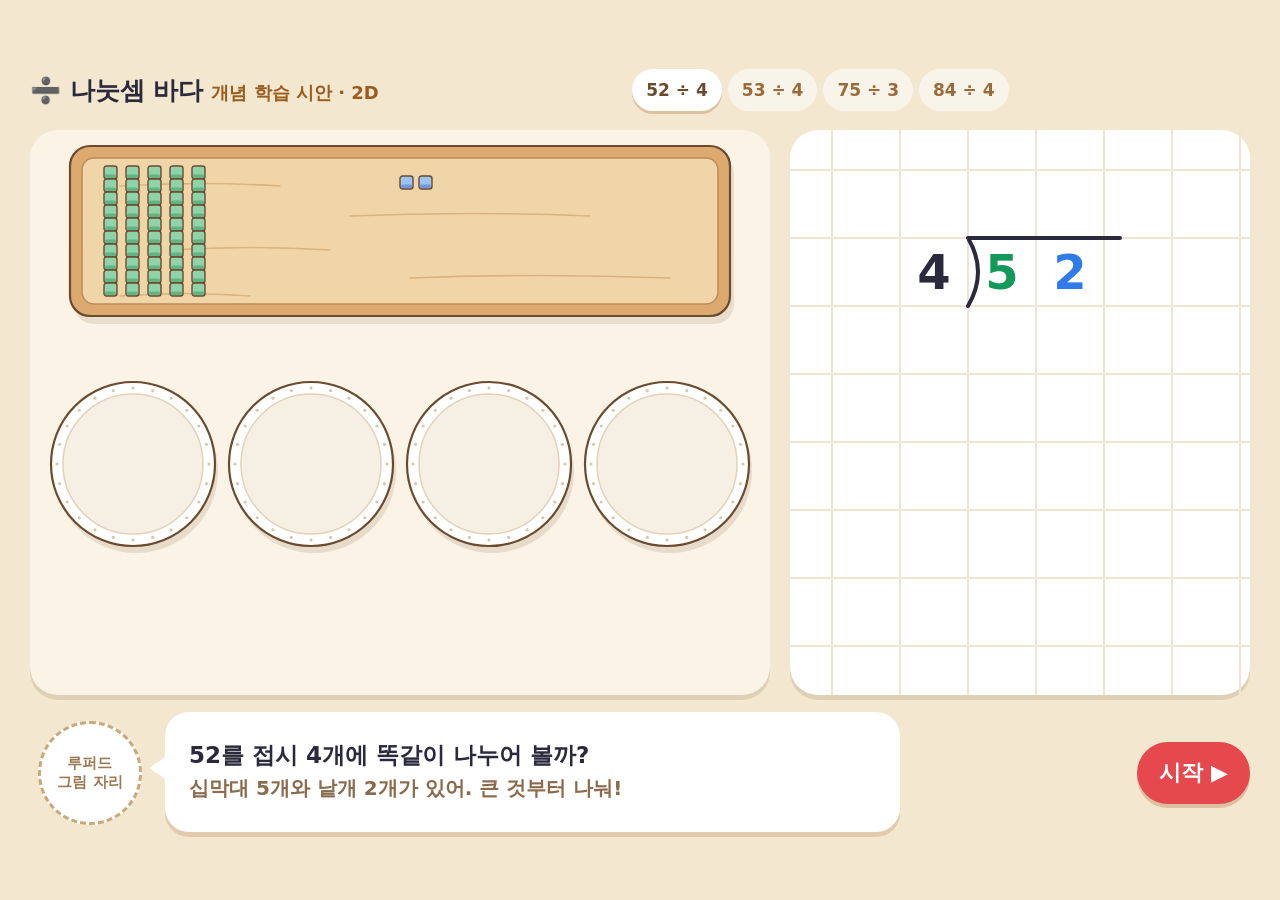
==== proto/div2d.html @ fe63ea10 "나눗셈 개념 학습 시안 (2D, 3D) — 교재와 연결하지 않은 확인용 페이지 Co-Authored-By: Claude Opus 5.5 <noreply@anthropic.com>" ====
<!DOCTYPE html>
<html lang="ko">
<head>
<meta charset="utf-8">
<meta name="viewport" content="width=device-width, initial-scale=1, maximum-scale=1, user-scalable=no, viewport-fit=cover">
<title>나눗셈 개념 시안 (2D)</title>
<link rel="stylesheet" href="../style.css">
<style>
  body{background:#F3E7CF}
  .panel{box-shadow:0 5px 0 rgba(120,80,40,.16)}
  .pL{background:#FBF4E6}
  #sv{position:absolute;left:0;top:0;width:740px;height:565px;border-radius:28px}
  #tabs button.on{color:#6B4A2E}
  #ld{position:absolute;left:0;top:0;width:460px;height:565px}
  .ldg{position:absolute;width:64px;height:64px;transform:translate(-50%,-50%);display:flex;align-items:center;justify-content:center;font-size:48px;font-weight:800;color:#2A2A3C}
  .ldg.g{color:#14995A}.ldg.b{color:#2F7BEA}.ldg.r{color:#E5484D}
  .ldg.pop{animation:pop .42s cubic-bezier(.3,1.6,.5,1)}
  @keyframes pop{0%{transform:translate(-50%,-50%) scale(.2);opacity:0}100%{transform:translate(-50%,-50%) scale(1);opacity:1}}
  .cband{position:absolute;border-radius:14px;transition:opacity .35s;opacity:0}
  .cband.g{background:#DBF4E5}.cband.b{background:#E3EEFF}
  .lline{position:absolute;height:4px;background:#2A2A3C;border-radius:2px;transform-origin:left;transition:transform .4s}
  #chk{position:absolute;left:0;width:460px;top:470px;text-align:center;font-size:26px;font-weight:800;color:#6B4A2E;opacity:0;transition:opacity .4s}
  #guide{position:absolute;left:0;top:0;width:120px;height:130px;display:flex;align-items:center;justify-content:center}
  #guide div{width:104px;height:104px;border-radius:50%;background:#fff;border:3px dashed #C9A97A;display:flex;align-items:center;justify-content:center;
             font-size:15px;font-weight:800;color:#9A7A55;text-align:center;line-height:1.3}
  .pill.w{background:#fff;color:#6B4A2E}
  .pill.opt{background:#fff;color:#2A2A3C;font-size:24px;min-width:110px}
  .plbl text{font-size:22px;font-weight:800;font-family:ui-rounded,"Apple SD Gothic Neo",sans-serif}
</style>
</head>
<body>
<div id="stage">
  <div id="header">
    <div id="title">➗ 나눗셈 바다<small>개념 학습 시안 · 2D</small></div>
    <div id="tabs"></div>
  </div>
  <div class="panel pL"><svg id="sv" viewBox="0 0 740 565"></svg></div>
  <div class="panel pR"><div id="ld"></div><div id="chk"></div></div>
  <div id="bottom">
    <div id="guide"><div>루퍼드<br>그림 자리</div></div>
    <div id="bubble"></div>
    <div id="ctrls"></div>
  </div>
</div>

<script>
/* ---------- 화면 맞추기 ---------- */
const stage = document.getElementById('stage');
function fit(){ const de = document.documentElement, s = Math.min(de.clientWidth/1280, de.clientHeight/800); stage.style.transform = `translate(-50%,-50%) scale(${s})`; }
addEventListener('resize', fit); fit();

/* ---------- 소리 ---------- */
let AC = null;
const unlock = () => { if (!AC) try { AC = new (window.AudioContext||window.webkitAudioContext)(); } catch(e){} };
function tone(f, d=.08, type='triangle', v=.12, slide=0){
  if (!AC) return; const o = AC.createOscillator(), g = AC.createGain(), t = AC.currentTime;
  o.type = type; o.frequency.setValueAtTime(f, t); if (slide) o.frequency.exponentialRampToValueAtTime(slide, t+d);
  g.gain.setValueAtTime(v, t); g.gain.exponentialRampToValueAtTime(.001, t+d); o.connect(g).connect(AC.destination); o.start(t); o.stop(t+d);
}
const SFX = { tok:()=>tone(520,.07,'triangle',.10,380), crack:()=>{tone(900,.05,'square',.05,300);tone(200,.12,'triangle',.12,120);},
  ding:()=>{tone(880,.18,'sine',.12);setTimeout(()=>tone(1320,.25,'sine',.10),110);}, write:()=>tone(660,.05,'sine',.06) };

/* ---------- 말풍선 · 버튼 ---------- */
const $ = id => document.getElementById(id);
const css = (e, o) => Object.assign(e.style, o);
const jo = (n, a, b) => [0,1,3,6,7,8].includes(n%10) ? a : b;   // 숫자 뒤 을/를
const say = html => { $('bubble').innerHTML = '<div>'+html+'</div>'; };
function buttons(list){
  const c = $('ctrls'); c.innerHTML = '';
  return new Promise(res=>list.forEach(o=>{ const b = document.createElement('button'); b.className = 'pill ' + (o.cls||''); b.innerHTML = o.label;
    b.onclick = ()=>{ unlock(); res(o.val); }; c.appendChild(b); }));
}
const clearBtns = () => { $('ctrls').innerHTML = ''; };

/* ---------- 움직임 ---------- */
const tweens = new Set();
let clockOff = 0; const now = () => performance.now() + clockOff;
const ease = p => p<.5 ? 2*p*p : 1-Math.pow(-2*p+2,2)/2;
const tw = (dur, f) => new Promise(res=>tweens.add({t0:now(), dur, f, res}));
const sleep = ms => tw(ms, ()=>{});
function frame(){ const n = now(); for (const t of [...tweens]){ const p = Math.min(1, (n-t.t0)/t.dur); t.f(p); if (p>=1){ tweens.delete(t); t.res(); } } }
(function loop(){ frame(); requestAnimationFrame(loop); })();
window.T = { async step(sec){ for (let t=0; t<sec*1000; t+=16){ clockOff += 16; frame(); for (let k=0;k<6;k++) await Promise.resolve(); } } };

/* ---------- 그림 (손그림 톤: 갈색 연필 선 + 단색 + 그림자 한 단계) ---------- */
const NS = 'http://www.w3.org/2000/svg', sv = $('sv');
const INK = '#6B4A2E';
const PAL = { ten:['#8ED3A9','#62B485'], one:['#9CC3F5','#7099DD'], red:['#F5A493','#DD7A65'] };
const C = 13;   // 한 칸
function el(tag, attrs, parent){ const e = document.createElementNS(NS, tag); for (const k in attrs) e.setAttribute(k, attrs[k]); (parent||sv).appendChild(e); return e; }
// 낱개 한 칸: 윗면 + 아래 그림자 띠 + 외곽선
function cell(g, x, pal){
  const c = el('g', {transform:`translate(${x},0)`}, g);
  const f = el('rect', {x:0, y:0, width:C, height:C, rx:2.5, fill:pal[0]}, c);
  const s = el('rect', {x:1, y:C*0.66, width:C-2, height:C*0.34-1, rx:1.5, fill:pal[1]}, c);
  el('rect', {x:0, y:0, width:C, height:C, rx:2.5, fill:'none', stroke:INK, 'stroke-width':1.4}, c);
  c._f = f; c._s = s; return c;
}
// 움직이는 물체: 자리(x,y)는 속성으로 들고 다니며 transform으로 그림
class Piece {
  constructor(n, pal, parent){ this.g = el('g', {}, parent); this.cells = []; for (let k=0;k<n;k++){ const c = cell(this.g, 0, pal); c.setAttribute('transform', `translate(0,${k*C})`); this.cells.push(c); } this.x = 0; this.y = 0; this.r = 0; this.s = 1; }
  set(x, y){ this.x = x; this.y = y; this.draw(); return this; }
  draw(){ const h = this.cells.length*C; this.g.setAttribute('transform', `translate(${this.x},${this.y}) rotate(${this.r} ${C/2} ${h/2}) scale(${this.s})`); }
  fly(x, y, dur=520, h=60){ const x0 = this.x, y0 = this.y; return tw(dur, p=>{ const e = ease(p); this.x = x0+(x-x0)*e; this.y = y0+(y-y0)*e - Math.sin(Math.PI*e)*h; this.draw(); }); }
  recolor(pal, dur=420){ const from = this.cells.map(c=>[c._f.getAttribute('fill'), c._s.getAttribute('fill')]);
    return tw(dur, p=>this.cells.forEach((c,i)=>{ c._f.setAttribute('fill', mix(from[i][0], pal[0], p)); c._s.setAttribute('fill', mix(from[i][1], pal[1], p)); })); }
}
function mix(a, b, p){ const A = parseInt(a.slice(1),16), B = parseInt(b.slice(1),16); const ch = s => Math.round(((A>>s)&255)*(1-p) + ((B>>s)&255)*p);
  return '#'+[16,8,0].map(s=>ch(s).toString(16).padStart(2,'0')).join(''); }
const raise = p => p.g.parentNode.appendChild(p.g);   // 맨 앞으로

/* 쟁반 · 접시 */
const TRAY = {x:40, y:16, w:660, h:170};
function drawTray(){
  el('rect', {x:TRAY.x+4, y:TRAY.y+8, width:TRAY.w, height:TRAY.h, rx:20, fill:'rgba(107,74,46,.13)'});
  el('rect', {x:TRAY.x, y:TRAY.y, width:TRAY.w, height:TRAY.h, rx:20, fill:'#DCAA70', stroke:INK, 'stroke-width':2.2});
  el('rect', {x:TRAY.x+12, y:TRAY.y+12, width:TRAY.w-24, height:TRAY.h-24, rx:12, fill:'#F0D5A9', stroke:'#C08A52', 'stroke-width':1.5});
  // 나뭇결 몇 줄
  for (const [y, x0, x1] of [[40,90,250],[70,320,560],[104,140,300],[132,380,640],[150,90,220]])
    el('path', {d:`M${x0} ${TRAY.y+y} q ${(x1-x0)/2} -5 ${x1-x0} 0`, fill:'none', stroke:'#DDB27C', 'stroke-width':1.6, 'stroke-linecap':'round'});
}
let plates = [];
function drawPlate(cx, cy, R){
  el('circle', {cx:cx+3, cy:cy+7, r:R, fill:'rgba(107,74,46,.14)'});
  el('circle', {cx, cy, r:R, fill:'#FFFFFF', stroke:INK, 'stroke-width':2.2});
  el('circle', {cx, cy, r:R-12, fill:'#F6EFE3', stroke:'#E2D2BA', 'stroke-width':1.5});
  for (let k=0;k<24;k++){ const a = k/24*Math.PI*2; el('circle', {cx:cx+Math.cos(a)*(R-6), cy:cy+Math.sin(a)*(R-6), r:1.6, fill:'#D9C7A8'}); }
}
function pill(x, y, txt, red){
  const g = el('g', {class:'plbl', opacity:0});
  const r = el('rect', {y:y-19, height:38, rx:19, fill:'#fff', stroke: red ? '#D9534F' : INK, 'stroke-width':2.4}, g);
  const t = el('text', {x, y:y+1, 'text-anchor':'middle', 'dominant-baseline':'central', fill: red ? '#C0392B' : '#2A2A3C'}, g);
  g.setText = s => { t.textContent = s; const w = Math.max(54, t.getComputedTextLength() + 26); r.setAttribute('x', x - w/2); r.setAttribute('width', w); g.setAttribute('opacity', 1); };
  return g;
}

/* ---------- 세로식 (오른쪽) ---------- */
const LD = { cx:{d:144, t:212, o:280}, y:{Q:74, D:142, S1:210, R1:278, S2:346, R2:414}, line1:244, line2:380 };
const ld = $('ld');
function ldReset(){
  ld.innerHTML = '';
  ['t','o'].forEach(c=>{ const b = document.createElement('div'); b.className = 'cband'; b.id = 'band'+c; css(b, {left:(LD.cx[c]-30)+'px', width:'60px', top:'42px', height:'406px'}); ld.appendChild(b); });
  let h = ''; for (let x=42; x<=460; x+=68) h += `<line x1="${x}" y1="0" x2="${x}" y2="565"/>`;
  for (let y=40; y<=565; y+=68) h += `<line x1="0" y1="${y}" x2="460" y2="${y}"/>`;
  ld.insertAdjacentHTML('beforeend', `<svg width="460" height="565" style="position:absolute;left:0;top:0"><g stroke="#EFE5D3" stroke-width="2">${h}</g>
    <path d="M178 108 Q198 142 178 176 M178 108 L330 108" fill="none" stroke="#2A2A3C" stroke-width="4" stroke-linecap="round"/>
    <path id="arrow" d="M304 162 C 328 196, 328 236, 304 262" fill="none" stroke="#E5484D" stroke-width="3" stroke-dasharray="6 6" opacity="0" style="transition:opacity .4s"/></svg>`);
  $('chk').style.opacity = 0;
}
function dg(col, row, txt, cls='k', anim=true){
  const d = document.createElement('div'); d.className = 'ldg '+cls+(anim?' pop':''); d.textContent = txt;
  css(d, {left:LD.cx[col]+'px', top:LD.y[row]+'px'}); ld.appendChild(d); if (anim) SFX.write(); return d;
}
function lline(y, x0, x1){ const l = document.createElement('div'); l.className = 'lline'; css(l, {left:x0+'px', top:(y-2)+'px', width:(x1-x0)+'px', transform:'scaleX(0)'}); ld.appendChild(l); requestAnimationFrame(()=>requestAnimationFrame(()=>l.style.transform='scaleX(1)')); }
function band(col, cls){ ['t','o'].forEach(c=>{ const b = $('band'+c); if (!b) return; if (c===col){ b.className = 'cband '+cls; b.style.opacity = 1; } else b.style.opacity = 0; }); }

/* ---------- 문제 ---------- */
const PROBS = [[52,4],[53,4],[75,3],[84,4]];
let GEN = 0;
function buildTabs(cur){
  const t = $('tabs'); t.innerHTML = '';
  PROBS.forEach(([a,d])=>{ const b = document.createElement('button'); b.textContent = `${a} ÷ ${d}`; if (a===cur[0] && d===cur[1]) b.className = 'on';
    b.onclick = ()=>{ unlock(); run(a, d); }; t.appendChild(b); });
}
// 쟁반 안 자리
const traySlotRod  = i => [TRAY.x + 34 + i*(C+9), TRAY.y + 20];
const traySlotCube = k => [TRAY.x + 330 + (k%14)*(C+6), TRAY.y + 30 + Math.floor(k/14)*(C+8)];

async function run(a, d){
  const g = ++GEN; tweens.clear(); sv.innerHTML = ''; buildTabs([a,d]); ldReset(); clearBtns();
  const alive = () => g === GEN;
  const T = Math.floor(a/10), O = a%10, q1 = Math.floor(T/d), r1 = T%d, ones = r1*10+O, q2 = Math.floor(ones/d), r2 = ones%d, q = q1*10+q2;

  drawTray();
  // 접시: 개수에 맞춰 크기·간격
  const sp = Math.min(240, 712/d), R = Math.min(108, sp/2 - 7), cy = 334;
  plates = []; const lbl = [];
  for (let i=0;i<d;i++){ const cx = 370 + (i-(d-1)/2)*sp; drawPlate(cx, cy, R); plates.push({cx, cy}); }
  for (let i=0;i<d;i++) lbl.push(pill(plates[i].cx, cy + R + 30, ''));
  const layer = el('g', {});
  const rods = [], cubes = [];
  for (let i=0;i<T;i++){ const [x,y] = traySlotRod(i); rods.push(new Piece(10, PAL.ten, layer).set(x, y)); }
  for (let k=0;k<O;k++){ const [x,y] = traySlotCube(k); cubes.push(new Piece(1, PAL.one, layer).set(x, y)); }
  const cnt = plates.map(()=>({t:0, o:0}));
  const setCnt = i => lbl[i].setText(String(cnt[i].t*10 + cnt[i].o));
  // 접시 위 자리: 십막대는 위에서부터 눕혀 쌓고, 낱개는 그 아래 줄
  // 접시 위: 십막대는 왼쪽에 나란히 눕히고, 낱개는 오른쪽에 세로로 7개씩
  const rodAt  = (i, r) => [plates[i].cx - 6 - (q1 - r)*(C+6), plates[i].cy - 5*C];
  const cubeAt = (i, r) => [plates[i].cx + 6 + Math.floor(r/7)*(C+4), plates[i].cy - 5*C + 6 + (r%7)*(C+4)];

  dg('d','D',String(d),'k',false); dg('t','D',String(T),'g',false); dg('o','D',String(O),'b',false);
  say(`<b>${a}</b>${jo(a,'을','를')} 접시 <b>${d}</b>개에 똑같이 나누어 볼까?<br><span style="font-size:20px;color:#8A6A4A">십막대 ${T}개와 낱개 ${O}개가 있어. 큰 것부터 나눠!</span>`);
  await buttons([{label:'시작 ▶', val:1}]); if (!alive()) return;

  /* ① 십막대 */
  band('t','g');
  say(`십막대 <b class=g>${T}개</b>를 접시 <b>${d}</b>개에 똑같이 나누면,<br>한 접시에 <b>몇 개씩</b> 줄 수 있을까?`);
  await ask([q1-1, q1, q1+1].filter(x=>x>=1), q1, v => v > q1 ? `${v}개씩이면 십막대가 ${v*d}개 필요해. ${T}개뿐이라 모자라!` : `${v}개씩 주고도 ${T - v*d}개가 남아. 한 바퀴 더 줄 수 있어!`, alive);
  if (!alive()) return;
  clearBtns(); say(`맞아! 한 개씩 차례로 나눠 줄게.`);
  let ri = 0;
  for (let r=0;r<q1;r++) for (let i=0;i<d;i++){
    const rod = rods[ri++]; raise(rod); const [x,y] = rodAt(i, r);
    SFX.tok(); await rod.fly(x, y, r===0 ? 560 : 420, 70); if (!alive()) return; cnt[i].t++; setCnt(i);
  }
  dg('t','Q',String(q1),'g'); await sleep(350);
  dg('t','S1',String(q1*d),'g'); await sleep(250); lline(LD.line1, 182, 244); await sleep(350);
  if (!alive()) return;
  const left = rods.slice(ri);
  if (r1){
    dg('t','R1',String(r1),'r'); await Promise.all(left.map(r=>r.recolor(PAL.red, 500)));
    say(`한 접시에 <b class=g>${q1}개</b>씩! 몫의 십의 자리는 <b class=g>${q1}</b>.<br>그런데 십막대 <b class=r>${r1}개</b>가 남았어. 이걸 어떻게 하지?`);
    const v = await buttons([{label:'낱개로 바꿔요', cls:'opt', val:'s'}, {label:'그냥 둬요', cls:'opt', val:'k'}]); if (!alive()) return;
    if (v==='k'){ say(`그대로 두면 똑같이 나누지 못한 게 너무 많아! 십막대 1개는 <b>낱개 10개</b>와 같으니까 바꿔서 나눠 보자.`); await buttons([{label:'바꿔 보기 ▶', val:1}]); if (!alive()) return; }
    clearBtns();
    /* ② 내림: 십막대 → 낱개 10개 */
    say(`<b class=r>십막대 ${r1}개 = 낱개 ${r1*10}개</b>! 탁, 풀어 볼게.`);
    let k0 = O;
    for (const rod of left){
      raise(rod); await rod.fly(TRAY.x + 250, TRAY.y + 20, 560, 30); if (!alive()) return;
      await tw(300, p=>{ rod.r = Math.sin(p*Math.PI*6)*4*(1-p); rod.draw(); }); SFX.crack();
      // 칸 사이가 벌어지며 낱개 10개로
      await tw(420, p=>rod.cells.forEach((c,k)=>c.setAttribute('transform', `translate(0,${k*C + (k-4.5)*4*ease(p)})`)));
      await rod.recolor(PAL.one, 380); if (!alive()) return;
      const pcs = rod.cells.map((c,k)=>{ const pc = new Piece(1, PAL.one, layer); pc.set(rod.x, rod.y + k*C + (k-4.5)*4); return pc; });
      rod.g.remove();
      await Promise.all(pcs.map((pc,k)=>sleep(k*45).then(()=>{ const [x,y] = traySlotCube(k0+k); return pc.fly(x, y, 520, 40); })));
      cubes.push(...pcs); k0 += 10;
    }
    if (!alive()) return;
  } else { say(`한 접시에 <b class=g>${q1}개</b>씩, 남은 십막대는 없어!`); await sleep(600); }
  $('arrow').style.opacity = 1; dg('o','R1',String(O),'b'); await sleep(450);
  band('o','b');
  say(`낱개가 모두 <b class=b>${ones}개</b>! 세로식에서는 <b class=b>${O}</b>${jo(O,'을','를')} 내려 써서 <b class=b>${ones}</b>.<br>낱개 ${ones}개를 접시 ${d}개에 똑같이 나누면 한 접시에 몇 개씩?`);
  /* ③ 낱개 */
  await ask([q2-1, q2, q2+1].filter(x=>x>=0), q2, v => v > q2 ? `${v}개씩이면 ${v*d}개가 필요해. ${ones}개뿐이야!` : `${v}개씩 주면 ${ones - v*d}개가 남아. 더 줄 수 있어!`, alive);
  if (!alive()) return;
  clearBtns(); say(`좋아! 이번에도 한 개씩 차례로.`);
  let ci = 0;
  for (let r=0;r<q2;r++) for (let i=0;i<d;i++){
    const c = cubes[ci++]; raise(c); const [x,y] = cubeAt(i, r);
    SFX.tok(); await c.fly(x, y, Math.max(240, 420 - (r*d+i)*18), 50); if (!alive()) return; cnt[i].o++; setCnt(i);
  }
  dg('o','Q',String(q2),'b'); await sleep(300);
  const p2 = q2*d; if (p2>=10) dg('t','S2',String(Math.floor(p2/10)),'b'); dg('o','S2',String(p2%10),'b'); await sleep(250);
  lline(LD.line2, 182, 312); await sleep(350);
  dg('o','R2',String(r2), r2 ? 'r' : 'k'); band(null);
  const rest = cubes.slice(ci);
  if (r2){
    await Promise.all(rest.map(c=>c.recolor(PAL.red, 450)));
    // 남은 것은 빈 쟁반 가운데로
    const LX = TRAY.x + 250;
    await Promise.all(rest.map((c,k)=>sleep(k*80).then(()=>c.fly(LX - C/2 + (k-(rest.length-1)/2)*(C+5), TRAY.y + 70, 520, 30))));
    pill(LX, TRAY.y + 120, '', true).setText(`남은 것 ${r2}`);
  }
  if (!alive()) return;
  SFX.ding();
  say(r2 ? `한 접시에 <b>${q}</b>개씩, <b class=r>${r2}개</b>가 남아. 남은 것이 접시 수 <b>${d}</b>보다 작으니 더는 못 나눠!<br><b>${a} ÷ ${d} = ${q} … ${r2}</b>`
         : `한 접시에 <b>${q}</b>개씩, 남는 것 없이 똑같이 나눴어!<br><b>${a} ÷ ${d} = ${q}</b>`);
  await buttons([{label:'맞는지 확인 ▶', val:1}]); if (!alive()) return; clearBtns();
  /* ④ 확인 */
  $('chk').innerHTML = r2 ? `확인: ${d} × ${q} + ${r2} = ${a}` : `확인: ${d} × ${q} = ${a}`; $('chk').style.opacity = 1; SFX.write();
  say(r2 ? `<b>${q}</b>개짜리 접시가 <b>${d}</b>개면 ${d*q}, 남은 <b class=r>${r2}</b>를 더하면 <b>${a}</b>! 처음 수와 같으니 맞았어.`
         : `<b>${q}</b>개짜리 접시가 <b>${d}</b>개면 <b>${d} × ${q} = ${a}</b>. 처음 수와 같으니 맞았어!`);
  await buttons([{label:'🔁 다시 보기', cls:'w', val:1}]); if (alive()) run(a, d);
}
async function ask(opts, ans, wrongMsg, alive){
  let tries = 0;
  while (alive()){
    const v = await buttons(opts.map(x=>({label:`${x}개`, cls:'opt', val:x})));
    if (!alive()) return;
    if (v === ans){ SFX.ding(); return; }
    tries++; say(wrongMsg(v) + (tries>=2 ? `<br>정답은 <b>${ans}개</b>야!` : ''));
    if (tries>=2){ await sleep(1400); return; }
  }
}
run(52, 4);
</script>
</body>
</html>
---- style.css ----
:root{
  --blue:#2F7BEA; --blueBg:#E3EEFF;
  --green:#14995A; --greenBg:#DBF4E5;
  --red:#E5484D; --redBg:#FFE3E3;
  --sum:#7A3FD0; --sumBg:#EFE6FF;
  --ink:#2A2A3C; --brown:#8A4B12;
  --block:#FFD45C; --blockEdge:#D29B17;
}
*{box-sizing:border-box;margin:0;padding:0}
html,body{height:100%;overflow:hidden;touch-action:none;-webkit-text-size-adjust:100%;text-size-adjust:100%}
body{
  background:radial-gradient(circle at 80% 0%,#FFE9C9 0,#FFD7A8 45%,#F7B983 100%);
  font-family:ui-rounded,"Apple SD Gothic Neo","Noto Sans KR",system-ui,sans-serif;
  color:var(--ink);
  -webkit-user-select:none;user-select:none;-webkit-touch-callout:none;-webkit-tap-highlight-color:transparent;
  touch-action:none;
}
button{font-family:inherit;touch-action:none;-webkit-tap-highlight-color:transparent}
#stage{position:absolute;left:50%;top:50%;width:1280px;height:800px;transform-origin:center center}
.instant *{transition:none!important}
b{font-weight:800}
.b{color:var(--blue)} .g{color:var(--green)} .r{color:var(--red)} .s{color:var(--sum)}

/* ---------- 틀 ---------- */
#screen{position:absolute;left:0;top:0;width:1280px;height:800px;z-index:1}
#screen > *{position:absolute}
.panel{position:absolute;background:#fff;border-radius:28px;box-shadow:0 6px 0 rgba(150,80,20,.18)}
.pL{left:30px;top:80px;width:740px;height:565px}
.pR{left:790px;top:80px;width:460px;height:565px}
.pFull{left:30px;top:80px;width:1220px;height:565px}
#header{position:absolute;left:30px;top:12px;width:1220px;height:56px;display:flex;align-items:center;gap:12px;z-index:5}
#title{font-size:25px;font-weight:800;white-space:nowrap}
#title small{font-size:18px;font-weight:700;color:#9A5B1E;margin-left:8px}
#tabs{display:flex;gap:6px;margin-left:auto;margin-right:auto}
#tabs button{height:42px;padding:0 14px;border-radius:21px;border:none;background:rgba(255,255,255,.55);font-size:17px;font-weight:800;color:#9A6A3A;cursor:pointer}
#tabs button.on{background:#fff;color:var(--red);box-shadow:0 3px 0 rgba(150,80,20,.25)}
#tabs button.done:after{content:" ✓";color:var(--green)}
#tabs button.locked{opacity:.5}
#dots{display:none;gap:6px;margin-left:auto;margin-right:auto}
#dots button{width:15px;height:15px;border-radius:50%;border:2px solid #C0782F;background:#fff;padding:0;cursor:pointer}
#dots button.done{background:#F2B06A}
#dots button.on{background:var(--red);border-color:var(--red);transform:scale(1.35)}
#htools{display:flex;gap:8px;margin-left:auto}
.lesson-mode #tabs{display:none}
.lesson-mode #dots{display:flex}
body:not(.lesson-mode) .lt{display:none}
.hbtn{height:44px;padding:0 14px;border-radius:22px;border:none;background:#fff;font-size:17px;font-weight:800;color:var(--brown);box-shadow:0 3px 0 rgba(150,80,20,.25);cursor:pointer;white-space:nowrap}
.hbtn.on{background:#FFE08A}
#bottom{position:absolute;left:30px;top:658px;width:1220px;height:130px;z-index:5}
#parrot{position:absolute;left:0;top:0;width:120px;height:130px}
#parrot.talk svg{animation:bob .5s ease-in-out 3}
@keyframes bob{50%{transform:translateY(-8px) rotate(-4deg)}}
#pname{position:absolute;left:34px;top:110px;font-size:15px;font-weight:800;color:#fff;background:#2E9E5B;border-radius:10px;padding:1px 10px}
#bubble{position:absolute;left:135px;top:4px;width:735px;height:120px;background:#fff;border-radius:24px;padding:10px 24px;font-size:23px;line-height:1.38;font-weight:600;box-shadow:0 5px 0 rgba(150,80,20,.18);display:flex;align-items:center}
#bubble:before{content:"";position:absolute;left:-16px;top:44px;border:12px solid transparent;border-right:18px solid #fff;border-left:none}
#bottom.wide #bubble{width:1085px}
#ctrls{position:absolute;right:0;top:0;height:130px;display:flex;gap:12px;align-items:center;justify-content:flex-end}
.cbtn{width:62px;height:62px;border-radius:50%;border:none;background:#fff;font-size:26px;box-shadow:0 4px 0 rgba(150,80,20,.25);cursor:pointer;color:var(--brown)}
.cbtn:disabled{opacity:.35}
.pill{height:62px;padding:0 22px;border-radius:31px;border:none;background:var(--red);color:#fff;font-size:22px;font-weight:800;box-shadow:0 4px 0 rgba(150,80,20,.25);cursor:pointer;white-space:nowrap}
.pill.w{background:#fff;color:var(--brown)}
.pill.y{background:#FFD45C;color:#6E3F12}
.pill.sm{height:52px;font-size:19px;padding:0 16px}
.pill:disabled{opacity:.35}
.nudge{animation:nudge 1.2s ease-in-out infinite}
@keyframes nudge{50%{transform:scale(1.07);box-shadow:0 4px 0 rgba(150,80,20,.25),0 0 0 8px rgba(229,72,77,.25)}}
#tip{position:absolute;right:30px;top:66px;width:440px;background:#FFF8D6;border:3px solid #F0C36A;border-radius:18px;padding:12px 16px;font-size:19px;line-height:1.45;font-weight:700;z-index:20;display:none;box-shadow:0 6px 16px rgba(0,0,0,.12)}
#tip.show{display:block}
#tip i{font-style:normal;color:#9A5B1E;font-size:15px;display:block;margin-bottom:4px}

/* ---------- 움직이는 것들 ---------- */
#fx{position:absolute;left:0;top:0;width:1280px;height:800px;z-index:2;pointer-events:none}
#fx > *, .layer > *{position:absolute}
.dg{width:70px;height:70px;margin:-35px 0 0 -35px;text-align:center;font-size:62px;line-height:70px;font-weight:800;border-radius:16px;z-index:3;transition:background .3s,box-shadow .3s;font-variant-numeric:tabular-nums}
.dg.op{font-size:54px;color:#777}
.dg.ghost{color:#B9B9C6}
.cr{width:36px;height:36px;margin:-18px 0 0 -18px;font-size:30px;line-height:36px;color:var(--red);font-weight:800;text-align:center;border-radius:10px;z-index:3;transition:background .3s,box-shadow .3s}
.cr.ac{font-size:25px;width:30px;height:30px;margin:-15px 0 0 -15px;line-height:30px}
.hl-b{background:var(--blueBg);box-shadow:inset 0 0 0 4px var(--blue)}
.hl-g{background:var(--greenBg);box-shadow:inset 0 0 0 4px var(--green)}
.hl-s{background:var(--sumBg);box-shadow:inset 0 0 0 4px var(--sum)}
.hl-r{background:var(--redBg);box-shadow:inset 0 0 0 3px var(--red)}
.hl-y{background:#FFF1B8;box-shadow:inset 0 0 0 4px #E2A400}
.colLbl{width:70px;margin-left:-35px;text-align:center;font-size:17px;font-weight:800;color:#C4A88A}
.hline{height:4px;background:var(--ink);border-radius:2px;width:350px;transform-origin:right center}
.slash{width:42px;height:4px;margin:-2px 0 0 -21px;background:var(--red);border-radius:2px;z-index:4}
.rowlbl{font-size:20px;font-weight:800;padding:3px 10px;border-radius:12px;white-space:nowrap}
.rowlbl.b{background:var(--blueBg)} .rowlbl.g{background:var(--greenBg)} .rowlbl.s{background:var(--sumBg)}
.band{width:350px;height:72px;border-radius:18px;z-index:1}
.band.b{background:var(--blueBg)} .band.g{background:var(--greenBg)} .band.s{background:var(--sumBg)}
.slot{width:78px;height:86px;margin:-43px 0 0 -39px;border:4px dashed var(--green);border-radius:16px}
.pvbox{width:80px;height:46px;margin-left:-40px;border-radius:12px;text-align:center;line-height:46px;font-size:24px;font-weight:800;color:#fff}
.pvline{width:2px;background:#EEE3D3}

.cube{width:12px;height:12px;background:var(--block);border:1px solid var(--blockEdge);border-radius:2px;z-index:6}
.rod{width:12px;height:120px;border:1px solid var(--blockEdge);border-radius:2px;z-index:6;
  background:repeating-linear-gradient(to bottom,var(--block) 0 10.8px,var(--blockEdge) 10.8px 11.8px)}
.flat{width:120px;height:120px;border:1px solid var(--blockEdge);border-radius:3px;z-index:6;
  background:
    repeating-linear-gradient(to right,transparent 0 10.8px,var(--blockEdge) 10.8px 11.8px),
    repeating-linear-gradient(to bottom,var(--block) 0 10.8px,var(--blockEdge) 10.8px 11.8px)}
.thou{width:150px;height:150px;z-index:6}
.rr{--block:#FF9E9E;--blockEdge:#D53A40}
.bag{width:96px;height:96px;border:4px dashed #E2B36A;border-radius:22px;background:#FFF8E8}

.tag{padding:6px 14px;border-radius:999px;background:#FFF3D6;border:2px solid #F0C36A;font-size:21px;font-weight:800;white-space:nowrap;z-index:7}
.title{font-size:30px;font-weight:800;text-align:center}
.box{width:60px;height:64px;border-radius:10px;background:linear-gradient(#D49447 0 32%,#A8692A 32%);border:3px solid #7A4A1A;color:#fff;font-weight:800;font-size:22px;display:flex;flex-direction:column;align-items:center;justify-content:center;overflow:hidden;line-height:1}
.box span{font-size:.75em;margin-bottom:3px}
.bigx{font-size:120px;font-weight:900;color:var(--red);z-index:9;width:120px;margin-left:-60px;text-align:center;line-height:1}
.bigo{font-size:120px;font-weight:900;color:var(--green);z-index:9;width:120px;margin-left:-60px;text-align:center;line-height:1}
.mini{font-size:38px;font-weight:800;font-variant-numeric:tabular-nums;text-align:right;line-height:1.2}

.rect{transform-origin:0 0}
.part{position:absolute;left:0;border:2px solid #C9A34A;border-radius:4px;background-color:#FFF4D6;
  background-image:linear-gradient(to right,rgba(120,80,0,.16) 1px,transparent 1px),linear-gradient(to bottom,rgba(120,80,0,.16) 1px,transparent 1px);
  transition:background-color .5s,border-color .5s}
.part.g{background-color:#C9EED8;border-color:var(--green)}
.part.b{background-color:#D3E4FF;border-color:var(--blue)}
.ptxt{position:absolute;left:0;right:0;top:50%;margin-top:-24px;height:48px;text-align:center;font-size:32px;font-weight:800;opacity:0}
.ptxt span{background:rgba(255,255,255,.9);padding:2px 14px;border-radius:14px;display:inline-block}
.rlbl{position:absolute;font-size:30px;font-weight:800;color:#9A6A1E}
.cutline{position:absolute;left:-24px;height:0;border-top:5px dashed var(--red);transform-origin:left center}
.cover{background:#fff;z-index:5}
#eq{left:240px;top:110px;width:510px;height:80px;display:flex;align-items:center;font-size:38px;font-weight:800;padding-left:18px;background:#FFF8E6;border-radius:20px}
.formula{width:740px;text-align:center;font-size:34px;font-weight:800;line-height:1.5}
.formula span{display:inline-block}
.card{width:640px;padding:18px 26px;border-radius:22px;background:#FFF8E6;font-size:26px;font-weight:700;line-height:1.6;border:3px solid #F3D7A4}
.spark{width:10px;height:10px;border-radius:50%;z-index:9}
.confetti{width:10px;height:16px;border-radius:2px;z-index:40}
.gem{font-size:40px;z-index:40}

/* ---------- 공책 보드 ---------- */
.board{overflow:hidden}
.board .grid{position:absolute;inset:0;border-radius:28px;overflow:hidden}
.board .layer{position:absolute;inset:0}
.board canvas{position:absolute;left:0;top:0;width:740px;height:565px;touch-action:none;z-index:8}
.board.penoff canvas{pointer-events:none}
/* 칸(68) 안에 사방 5px 여백을 두고 가운데 놓는 네모(58) */
.bd{width:58px;height:58px;margin:-29px 0 0 -29px;text-align:center;font-size:50px;line-height:58px;font-weight:800;border-radius:12px;font-variant-numeric:tabular-nums;transition:background .3s,box-shadow .3s}
.bd.op{color:#888;font-size:42px}
.bd.ask{box-shadow:inset 0 0 0 4px #E2A400;background:#FFF5CC;animation:askp 1s ease-in-out infinite}
@keyframes askp{50%{box-shadow:inset 0 0 0 4px #E2A400,0 0 0 6px rgba(226,164,0,.25)}}
.bk{width:30px;height:28px;margin:-14px 0 0 -15px;text-align:center;font-size:24px;line-height:28px;font-weight:800;color:var(--red);border-radius:8px}
.bk.ask{box-shadow:inset 0 0 0 3px #E2A400;background:#FFF5CC}
.bline{height:4px;background:var(--ink);border-radius:2px;transform-origin:right center}
.bslash{width:30px;height:3px;margin:-1.5px 0 0 -15px;background:var(--red);border-radius:2px;transform:rotate(-55deg)}
.ptools{position:absolute;right:14px;top:12px;display:flex;flex-direction:column;gap:8px;z-index:9}
.ptools button{width:54px;height:54px;border-radius:16px;border:none;background:#FFF3DF;font-size:24px;box-shadow:0 3px 0 rgba(150,80,20,.2);cursor:pointer}
.ptools button.on{background:#FFD45C}
.bnote{position:absolute;left:30px;top:34px;width:150px;line-height:1.45;font-size:16px;font-weight:800;color:#9AB0C8;z-index:2}

/* ---------- 키패드 ---------- */
.status{position:absolute;left:40px;top:22px;width:380px;display:flex;align-items:center;gap:10px;font-size:20px;font-weight:800;color:var(--brown)}
.status .lv{color:#E2A400;letter-spacing:2px}
.status .timer{margin-left:auto;background:#FFF3DF;border-radius:14px;padding:4px 12px;font-variant-numeric:tabular-nums}
.disp{position:absolute;left:40px;top:64px;width:380px;height:84px;border-radius:20px;background:#F6F3EE;border:3px solid #E7DCCB;font-size:56px;font-weight:800;text-align:right;padding-right:22px;line-height:78px;font-variant-numeric:tabular-nums;color:var(--ink)}
.disp.ok{border-color:var(--green);background:var(--greenBg);color:var(--green)}
.disp.no{border-color:var(--red);background:var(--redBg)}
.disp .ph{color:#C9BBA8;font-size:24px;font-weight:700;float:left;padding-left:18px}
.keys{position:absolute;left:40px;top:166px;width:380px;display:grid;grid-template-columns:repeat(3,1fr);gap:12px}
.keys button{height:74px;border-radius:20px;border:none;background:#FFF3DF;font-size:38px;font-weight:800;color:var(--ink);box-shadow:0 4px 0 rgba(150,80,20,.22);cursor:pointer}
.keys button:active{transform:translateY(3px);box-shadow:0 1px 0 rgba(150,80,20,.22)}
.keys .ok{background:var(--red);color:#fff;font-size:30px}
.keys .del{font-size:28px}
.keys button:disabled{opacity:.4}
.shake{animation:shake .4s}
@keyframes shake{20%,60%{transform:translateX(-10px)}40%,80%{transform:translateX(10px)}}
.prog{position:absolute;left:40px;top:518px;width:380px;display:flex;gap:16px;justify-content:center}
.prog i{width:30px;height:30px;border-radius:50%;background:#F1E6D6;display:block;font-style:normal;font-size:16px;font-weight:800;text-align:center;line-height:30px}
.prog i.ok{background:var(--green);color:#fff}
.prog i.no{background:#F6B3B5;color:#fff}
.prog i.cur{box-shadow:0 0 0 3px var(--red)}

/* ---------- 지도 ---------- */
.sea{left:30px;top:80px;width:1220px;height:565px;border-radius:28px;overflow:hidden;
  background:radial-gradient(circle at 30% 20%,#8FD8F2 0,#4FB3E0 45%,#2C8BC9 100%);box-shadow:0 6px 0 rgba(20,60,120,.25)}
.wave{position:absolute;color:rgba(255,255,255,.45);font-size:26px;font-weight:900}
.isl{position:absolute;width:170px;height:170px;margin:-85px 0 0 -85px;border:none;background:none;cursor:pointer;padding:0}
.isl .land{position:absolute;left:10px;top:28px;width:150px;height:110px;border-radius:50% 50% 46% 46%;background:radial-gradient(circle at 50% 35%,#FFE7A8 0,#F5C66B 60%,#D99A3E 100%);box-shadow:0 8px 0 rgba(0,40,80,.25)}
.isl .ico{position:absolute;left:0;right:0;top:20px;font-size:58px;text-align:center}
.isl .nm{position:absolute;left:-20px;right:-20px;top:128px;text-align:center;font-size:20px;font-weight:900;color:#fff;text-shadow:0 2px 0 rgba(0,40,80,.5)}
.isl .day{position:absolute;left:50%;top:0;transform:translateX(-50%);background:#fff;color:var(--brown);font-size:14px;font-weight:900;border-radius:10px;padding:2px 10px;white-space:nowrap}
.isl .st{position:absolute;right:6px;top:22px;font-size:30px}
.isl.locked{filter:grayscale(.8) brightness(.85)}
.isl.cur .land{animation:islp 1.4s ease-in-out infinite}
@keyframes islp{50%{box-shadow:0 8px 0 rgba(0,40,80,.25),0 0 0 12px rgba(255,255,255,.45)}}
.trophies{left:60px;top:574px;display:flex;gap:10px;align-items:center;background:rgba(255,255,255,.85);border-radius:20px;padding:6px 16px;font-size:18px;font-weight:800;color:var(--brown)}
.trophies span{font-size:30px;opacity:.25}
.trophies span.got{opacity:1}
.boat{font-size:54px;z-index:3;transition:left .8s,top .8s}

/* ---------- 활동 ---------- */
.choice{height:84px;padding:0 30px;border-radius:22px;border:4px solid #F0C36A;background:#FFF8E6;font-size:34px;font-weight:800;color:var(--ink);cursor:pointer;box-shadow:0 4px 0 rgba(150,80,20,.18)}
.choice.ok{background:var(--greenBg);border-color:var(--green);color:var(--green)}
.choice.no{background:var(--redBg);border-color:var(--red);color:var(--red)}
.qtext{font-size:30px;font-weight:800;line-height:1.55;text-align:center}
.ncard{width:92px;height:120px;border-radius:18px;background:#fff;border:4px solid #E2A400;box-shadow:0 5px 0 rgba(150,80,20,.25);font-size:64px;font-weight:900;text-align:center;line-height:110px;color:var(--ink);cursor:grab;touch-action:none;z-index:10}
.ncard.used{opacity:.25}
.nslot{width:104px;height:132px;border-radius:20px;border:4px dashed #C9A97A;background:#FFF8E6}
.wrongrow{border-radius:14px;cursor:pointer;z-index:9;border:4px solid transparent}
.wrongrow:hover{border-color:#F0C36A}
.wrongrow.picked{border-color:var(--red);background:rgba(229,72,77,.12)}
.wrongrow.right{border-color:var(--green);background:rgba(20,153,90,.12)}
.hub{display:flex;gap:18px}

/* ---------- 덮개 (보물·부모님) ---------- */
#ov{position:absolute;left:0;top:0;width:1280px;height:800px;z-index:30;pointer-events:none}
#ov > *{position:absolute;pointer-events:auto}
.ovbg{left:30px;top:80px;width:1220px;height:565px;border-radius:28px;background:rgba(50,25,5,.66);display:flex;flex-direction:column;align-items:center;justify-content:center}
.chest{position:relative;width:300px;height:235px;perspective:900px}
.glow{position:absolute;left:-90px;top:-110px;width:480px;height:380px;background:radial-gradient(circle,rgba(255,230,120,.95) 0,rgba(255,200,60,.4) 40%,transparent 70%);opacity:0}
.lid{position:absolute;left:0;top:0;width:300px;height:104px;background:linear-gradient(#E0A24C,#B06A24);border:6px solid #6E3F12;border-radius:70px 70px 10px 10px;transform-origin:50% 100%;z-index:2}
.cbody{position:absolute;left:0;top:96px;width:300px;height:139px;background:linear-gradient(#C27A30,#9A5A1E);border:6px solid #6E3F12;border-radius:12px;z-index:1}
.lock{position:absolute;left:50%;top:22px;transform:translateX(-50%);display:flex;gap:8px;background:#FFD45C;border:4px solid #B8860B;border-radius:14px;padding:8px}
.lock div{width:44px;height:56px;background:#fff;border-radius:9px;font-size:42px;font-weight:800;text-align:center;line-height:56px;color:var(--sum)}
.ovmsg{color:#fff;font-size:32px;font-weight:800;margin-top:22px;text-align:center}
.ovsub{color:#FFE6BF;font-size:19px;margin-top:10px;text-align:center;line-height:1.5}
.ovbtns{display:flex;gap:16px;margin-top:22px}
.prize{font-size:90px;position:absolute;left:105px;top:20px;opacity:0;z-index:3}
.minikeys{display:grid;grid-template-columns:repeat(6,64px);gap:8px;margin-top:20px}
.minikeys button{height:60px;border-radius:14px;border:none;background:#FFF3DF;font-size:30px;font-weight:800;cursor:pointer;box-shadow:0 3px 0 rgba(0,0,0,.25)}
.cert{width:760px;padding:30px 40px;border-radius:26px;background:#FFFBEF;border:8px double #D9A521;text-align:center}
.cert h3{font-size:40px;font-weight:900;color:#8A4B12}
.cert p{font-size:24px;font-weight:700;margin-top:12px;line-height:1.5}

.parent{left:30px;top:80px;width:1220px;height:565px;border-radius:28px;background:#fff;padding:24px 30px;overflow:auto;touch-action:pan-y;box-shadow:0 10px 30px rgba(0,0,0,.25);font-size:18px}
.parent h3{font-size:26px;margin-bottom:12px}
.parent h4{font-size:20px;margin:18px 0 8px;color:var(--brown)}
.parent table{border-collapse:collapse;width:100%}
.parent td,.parent th{border-bottom:1px solid #F0E4D2;padding:7px 8px;text-align:center;font-size:17px}
.parent th{background:#FFF6E6;color:var(--brown)}
.parent .cols{display:flex;gap:30px}
.parent .cols > div{flex:1}
.bar{height:16px;border-radius:8px;background:var(--red);display:inline-block;vertical-align:middle;margin-left:8px}
.parent .pbtns{display:flex;gap:10px;flex-wrap:wrap;margin-top:16px}
.parent .pbtns button{height:46px;padding:0 16px;border-radius:23px;border:2px solid #E7DCCB;background:#FFF8EE;font-size:16px;font-weight:800;cursor:pointer;color:var(--brown)}
.parent .x{position:absolute;right:20px;top:16px;width:50px;height:50px;border-radius:50%;border:none;background:#F3EBDF;font-size:24px;cursor:pointer}
.ptip{font-size:16px;line-height:1.55;color:#5A4A3A}

/* ---------- 시작 / 회전 안내 ---------- */
#start{position:absolute;inset:0;z-index:50;display:flex;flex-direction:column;align-items:center;justify-content:center;background:radial-gradient(circle at 50% 30%,#FFF1D9,#FFC98F)}
#start h1{font-size:54px;font-weight:900;margin-top:10px}
#start h2{font-size:24px;font-weight:800;color:#9A5B1E;margin-top:10px}
#start p{font-size:20px;color:#7A5A3A;margin-top:18px;text-align:center;line-height:1.6}
#go{margin-top:30px;height:84px;padding:0 60px;border-radius:42px;border:none;background:var(--red);color:#fff;font-size:34px;font-weight:900;box-shadow:0 6px 0 #A82A2E;cursor:pointer}
#rename{margin-top:16px;background:none;border:none;font-size:17px;color:#9A5B1E;text-decoration:underline;cursor:pointer}
#rotate{display:none;position:fixed;inset:0;z-index:99;background:#FFD7A8;align-items:center;justify-content:center;flex-direction:column;font-size:28px;font-weight:800;color:var(--brown);text-align:center;gap:14px;font-family:inherit}
@media (orientation:portrait){#rotate{display:flex}}

/* 보물상자: 오른쪽 상자 + 왼쪽 계산 공간 */
.ovbg.side{left:790px;width:460px}
.ovbg.side .chest{transform:scale(.82);margin:-20px 0 -24px}
.ovbg.side .ovmsg{font-size:28px;margin-top:8px}
.ovbg.side .ovsub{font-size:18px}
.ovbg.side .minikeys{grid-template-columns:repeat(6,58px);margin-top:16px}
.ovbg.side .minikeys button{height:56px;font-size:28px}

/* ---------- 🗼 시험 등대 ---------- */
.tower{position:absolute;width:140px;height:162px;border:none;background:none;cursor:pointer;padding:0;z-index:2}
.tower svg{position:absolute;left:30px;top:0}
.tower .beam{transform-box:view-box;transform-origin:40px 22px;animation:beam 3.2s ease-in-out infinite}
@keyframes beam{0%,100%{transform:rotate(-12deg)}50%{transform:rotate(12deg)}}
.tower .nm{position:absolute;left:-20px;right:-20px;top:112px;text-align:center;font-size:20px;font-weight:900;color:#fff;text-shadow:0 2px 0 rgba(0,40,80,.5)}
.tower .sub{position:absolute;left:-20px;right:-20px;top:140px;text-align:center;font-size:14px;font-weight:800;color:#EAF7FF;text-shadow:0 1px 0 rgba(0,40,80,.4)}

/* 등대 입구 */
.hhead{position:absolute;left:0;top:60px;width:1220px;text-align:center;font-size:22px;font-weight:700;line-height:1.55;color:#7A5A3A}
.hcards{position:absolute;left:0;top:162px;width:1220px;display:flex;gap:26px;justify-content:center}
.hcard{width:300px;height:330px;border-radius:26px;border:4px solid #F0C36A;background:#FFF8E6;box-shadow:0 6px 0 rgba(150,80,20,.18);cursor:pointer;display:flex;flex-direction:column;align-items:center;justify-content:center;gap:14px;padding:16px;color:var(--ink)}
.hcard.sm{width:212px}
.hk{font-size:52px;font-weight:900;color:var(--brown);line-height:1.1}
.hn{font-size:19px;font-weight:800;line-height:1.45;text-align:center;min-height:56px;display:flex;align-items:center}
.hd{font-size:18px;font-weight:700;color:#9A7A5A}
.hb{font-size:18px;font-weight:700;color:#7A5A3A}
.hb b{color:var(--red);font-size:24px}
.hgo{height:48px;line-height:48px;padding:0 24px;border-radius:24px;background:var(--red);color:#fff;font-size:19px;font-weight:800}
.bankbox{position:absolute;left:0;top:0;width:1220px;height:565px;display:flex;flex-direction:column;align-items:center;justify-content:center;gap:18px}
.blabel{font-size:21px;font-weight:900;color:var(--brown)}
.brow{display:flex;flex-wrap:wrap;gap:12px;justify-content:center;max-width:1120px;margin-bottom:10px}
.chip{height:56px;padding:0 22px;border-radius:28px;border:3px solid #E7DCCB;background:#fff;font-size:20px;font-weight:800;color:#9A8A7A;cursor:pointer;white-space:nowrap}
.chip.on{background:#FFE08A;border-color:#E2A400;color:#6E3F12}
.chip.on:before{content:"✓ "}
.notelist{position:absolute;left:70px;top:128px;width:1080px;display:grid;grid-template-columns:repeat(3,1fr);gap:16px}
.nitem{height:96px;padding:12px 18px;border-radius:18px;background:#FFF8E6;border:3px solid #F3D7A4;font-size:21px;font-weight:800;line-height:1.35;overflow:hidden}
.nitem .nu{color:#C08A2A}
.nitem small{display:block;font-size:15px;color:#B08A5A;font-weight:700;margin-top:4px}
.nmore{position:absolute;left:0;top:480px;width:1220px;text-align:center;font-size:19px;font-weight:800;color:#B08A5A}

/* 시험 화면: 위쪽 번호 줄 */
#tabs.qnav{gap:4px}
#tabs.qnav button{width:34px;height:34px;padding:0;border-radius:50%;font-size:15px;background:rgba(255,255,255,.6);color:#9A6A3A}
#tabs.qnav button.ans{background:#FFD45C;color:#6E3F12}
#tabs.qnav button.ok{background:var(--green);color:#fff}
#tabs.qnav button.no{background:#F6A9AC;color:#fff}
#tabs.qnav button.on{background:#fff;color:var(--red);box-shadow:0 0 0 3px var(--red)}
/* 시험지 */
.qpaper{position:absolute;left:18px;top:16px;width:640px;padding:14px 22px 18px;background:rgba(255,255,255,.95);border:3px solid #F1E3CD;border-radius:20px;z-index:3}
.qno{font-size:24px;font-weight:900;color:var(--brown)}
.qno small{font-size:16px;font-weight:800;color:#B08A5A;margin-left:6px}
.qh{font-size:22px;font-weight:800;line-height:1.5;margin-top:4px}
.qbig{font-size:40px;font-weight:900;text-align:center;margin-top:12px;line-height:1.4;font-variant-numeric:tabular-nums}
.qmid{font-size:28px;font-weight:800;text-align:center;margin-top:10px;line-height:1.7;font-variant-numeric:tabular-nums}
.qword{font-size:24px;font-weight:700;line-height:1.65;margin-top:6px}
.qbox{display:inline-block;min-width:1.25em;height:1.2em;line-height:1.05em;border:3px solid #E2A400;background:#FFF5CC;border-radius:8px;color:#B07800;text-align:center;vertical-align:middle;font-size:.9em}
.qcirc{display:inline-block;width:1em;height:1em;margin:0 .15em;border:3px solid #9A8A7A;border-radius:50%;vertical-align:middle}
.qlist{display:grid;grid-template-columns:1fr 1fr;gap:10px 30px;margin:14px auto 0;width:max-content;font-size:30px;font-weight:800;font-variant-numeric:tabular-nums}
.qcards{display:flex;gap:16px;justify-content:center;margin-top:14px}
.qcards span{width:62px;height:80px;border-radius:12px;background:#fff;border:3px solid #E2A400;font-size:44px;font-weight:900;text-align:center;line-height:74px;box-shadow:0 3px 0 rgba(150,80,20,.2)}
.vc{width:max-content;margin:8px auto 0;padding-left:40px;font-size:34px;font-weight:800;font-variant-numeric:tabular-nums}
.vrow{position:relative;display:flex;justify-content:flex-end;width:200px;height:44px}
.vrow span{width:40px;text-align:center;line-height:44px}
.vrow i{position:absolute;left:-38px;top:0;line-height:44px;font-style:normal;color:#888}
.vrow .vbox{height:38px;margin-top:3px;border:3px solid #E2A400;background:#FFF5CC;border-radius:8px;color:#B07800;line-height:32px;font-size:24px;font-weight:900}
.vbar{width:240px;height:3px;margin:3px 0 3px -40px;background:var(--ink);border-radius:2px}
.ps{font-size:.85em;color:#8A7A6A}
/* 답 쓰는 곳 */
.earea{position:absolute;inset:0}
.status .pt{font-size:16px;color:#B08A5A}
.status .timer.over{background:var(--redBg);color:var(--red)}
.disp .du{font-size:26px;line-height:1;color:#9A8A7A;margin-left:8px}
.keys .ok.next{font-size:24px}
.ehint{position:absolute;left:40px;top:70px;width:380px;text-align:center;font-size:20px;font-weight:800;color:#B08A5A}
.echo{position:absolute;left:40px;top:112px;width:380px;display:flex;flex-direction:column;gap:14px}
.echo button{min-height:72px;padding:8px 20px;border-radius:20px;border:4px solid #F0C36A;background:#FFF8E6;font-size:26px;font-weight:800;color:var(--ink);text-align:left;box-shadow:0 4px 0 rgba(150,80,20,.18);cursor:pointer;font-variant-numeric:tabular-nums}
.echo button b{color:#C08A2A;margin-right:6px}
.ecmp{position:absolute;left:40px;top:150px;width:380px;display:flex;gap:18px;justify-content:center}
.ecmp button{width:110px;height:110px;border-radius:24px;border:4px solid #F0C36A;background:#FFF8E6;font-size:60px;font-weight:900;color:var(--ink);cursor:pointer;box-shadow:0 4px 0 rgba(150,80,20,.18)}
.echo button.on,.ecmp button.on{background:#FFE08A;border-color:#E2A400}
.echo button.ok,.ecmp button.ok{background:var(--greenBg);border-color:var(--green);color:var(--green)}
.echo button.no,.ecmp button.no{background:var(--redBg);border-color:var(--red);color:var(--red)}
.esum{position:absolute;left:40px;top:522px;width:380px;text-align:center;font-size:18px;font-weight:800;color:#B08A5A}
.esum b{color:var(--brown)}
.expcard{position:absolute;left:30px;top:70px;width:400px;padding:18px 22px;border-radius:20px;background:#FFF8E6;border:3px solid #F3D7A4;font-size:22px;font-weight:700;line-height:1.65}
.adt{font-size:20px;font-weight:900;color:var(--brown);margin-bottom:6px}

/* 채점표 */
.gtitle{position:absolute;left:40px;top:30px;font-size:30px;font-weight:900;color:var(--brown)}
.gscore{position:absolute;left:0;top:10px;width:1220px;text-align:center;font-size:64px;font-weight:900;color:var(--red);line-height:76px}
.gscore small{font-size:30px;margin-left:4px}
.stamp{position:absolute;right:40px;top:18px;width:190px;height:62px;border:5px solid var(--red);border-radius:16px;color:var(--red);font-size:26px;font-weight:900;text-align:center;line-height:52px;transform:rotate(-8deg);opacity:0;background:rgba(255,255,255,.7)}
.gcell{position:absolute;border-radius:16px;background:#FFF8E6;border:2px solid #F1E3CD}
.gcell .gn{position:absolute;left:10px;top:50%;margin-top:-22px;width:48px;height:44px;line-height:44px;text-align:center;font-size:22px;font-weight:900;color:var(--brown)}
.gcell .gbody{position:absolute;left:66px;right:10px;top:0;bottom:0;display:flex;flex-direction:column;justify-content:center;gap:2px}
.gcell .ga{font-size:22px;font-weight:800;white-space:nowrap;overflow:hidden;text-overflow:ellipsis;font-variant-numeric:tabular-nums}
.gcell .ga small,.gcell .gc small{font-size:.7em;margin-left:2px}
.gcell .gc:empty{display:none}
.gcell .gc{font-size:16px;font-weight:800;color:var(--green);white-space:nowrap;overflow:hidden;text-overflow:ellipsis}
.gemp{color:#C9BBA8;font-size:17px}
.mk-o{position:absolute;left:5px;top:50%;margin-top:-29px;width:58px;height:58px;border:5px solid var(--red);border-radius:50%}
.mk-x{position:absolute;left:2px;top:50%;margin-top:-3px;width:64px;height:6px;background:var(--red);border-radius:3px;transform:rotate(-55deg)}

/* 약점 분석 */
.ascore{position:absolute;left:40px;top:54px;width:300px;height:270px;border-radius:24px;background:#FFF8E6;border:3px solid #F3D7A4;display:flex;flex-direction:column;align-items:center;justify-content:center;gap:6px;font-size:20px;font-weight:800;color:#7A5A3A}
.ascore .asc{font-size:72px;font-weight:900;color:var(--red);line-height:1}
.ascore .asc small{font-size:30px}
.ascore .asm{font-size:17px;color:#9A8A7A}
.anbox{position:absolute;top:54px}
.anbox.au{left:380px}
.anbox.ac{left:840px}
.anbox h4{font-size:22px;font-weight:900;color:var(--brown);margin-bottom:8px}
.arow{display:flex;align-items:center;gap:10px;height:42px;font-size:18px;font-weight:800}
.arow .al{width:180px;white-space:nowrap}
.anbox.ac .al{width:100px}
.arow .at{width:150px;height:18px;border-radius:9px;background:#F1E6D6;overflow:hidden}
.arow .at i{display:block;height:100%;border-radius:9px}
.arow .an{width:60px;text-align:right;color:#7A5A3A;font-variant-numeric:tabular-nums}
.advice{position:absolute;left:40px;top:358px;width:1140px;padding:16px 24px;border-radius:20px;background:#FFF8E6;border:3px solid #F3D7A4;font-size:20px;font-weight:700;line-height:1.6}

/* 확대됐을 때: 손가락으로 오므려 되돌릴 수 있게 + 원래대로 버튼 */
html.zoomed, html.zoomed body, html.zoomed button{touch-action:manipulation}
#unzoom{display:none;position:fixed;z-index:200;transform-origin:50% 0;height:56px;padding:0 24px;border-radius:28px;border:none;background:var(--red);color:#fff;font-family:inherit;font-size:22px;font-weight:800;box-shadow:0 4px 14px rgba(0,0,0,.3);white-space:nowrap;cursor:pointer}
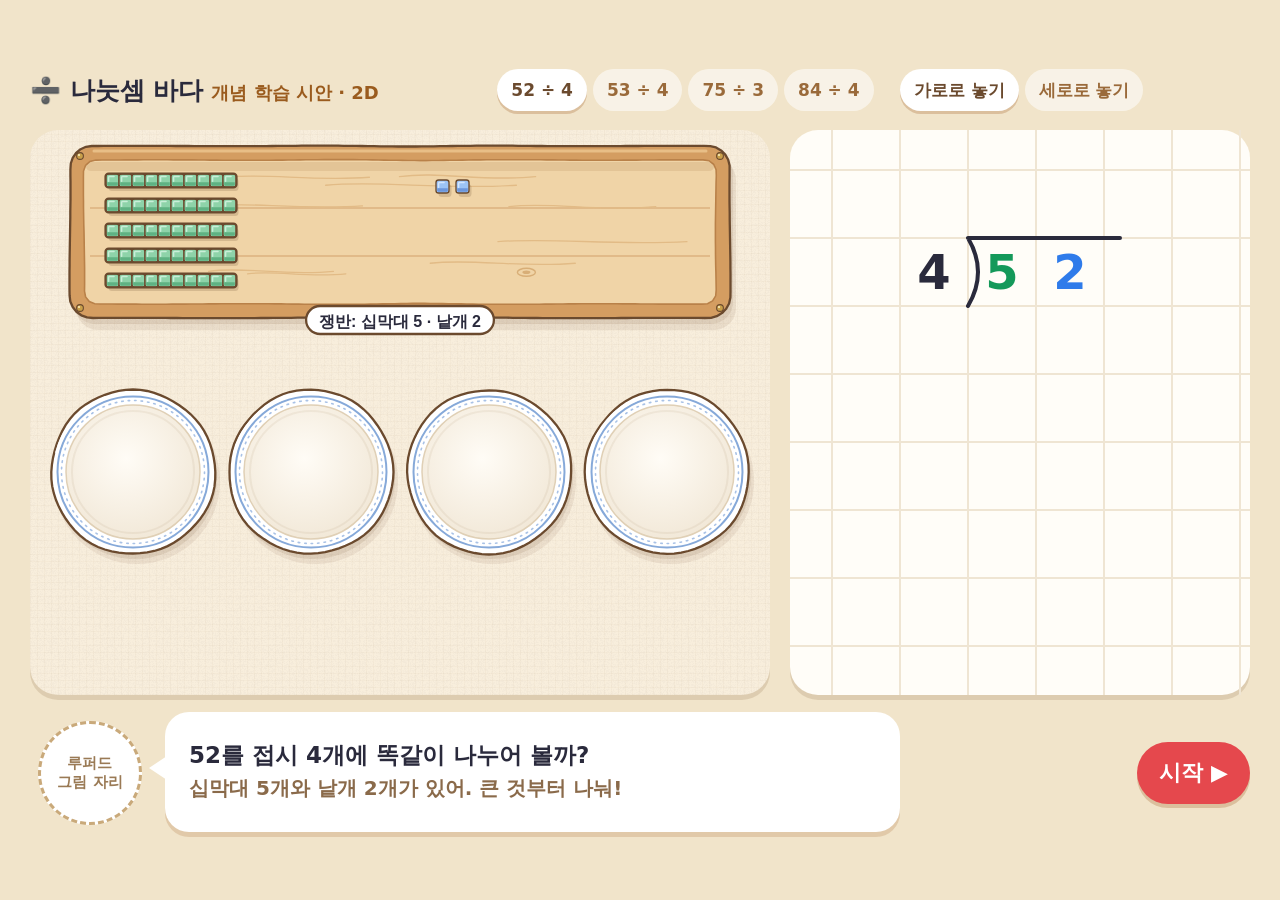
==== commit a26597b1: "나눗셈 2D 시안: 가로로 눕힌 배치 추가, 손그림 디테일(종이결·그림자·접시 무늬·쪼개기 효과) 보강 Co-Authored-By: Claude Opus 5.5 <noreply@a" ====
--- a/proto/div2d.html
+++ b/proto/div2d.html
@@ -6,11 +6,13 @@
 <title>나눗셈 개념 시안 (2D)</title>
 <link rel="stylesheet" href="../style.css">
 <style>
-  body{background:#F3E7CF}
+  body{background:#F1E4CA}
   .panel{box-shadow:0 5px 0 rgba(120,80,40,.16)}
-  .pL{background:#FBF4E6}
-  #sv{position:absolute;left:0;top:0;width:740px;height:565px;border-radius:28px}
+  .pL{background-color:#F8EEDC;overflow:hidden}
+  .pR{background-color:#FFFDF8}
+  #sv{position:absolute;left:0;top:0;width:740px;height:565px}
   #tabs button.on{color:#6B4A2E}
+  #tabs .sep{width:14px}
   #ld{position:absolute;left:0;top:0;width:460px;height:565px}
   .ldg{position:absolute;width:64px;height:64px;transform:translate(-50%,-50%);display:flex;align-items:center;justify-content:center;font-size:48px;font-weight:800;color:#2A2A3C}
   .ldg.g{color:#14995A}.ldg.b{color:#2F7BEA}.ldg.r{color:#E5484D}
@@ -25,7 +27,8 @@
              font-size:15px;font-weight:800;color:#9A7A55;text-align:center;line-height:1.3}
   .pill.w{background:#fff;color:#6B4A2E}
   .pill.opt{background:#fff;color:#2A2A3C;font-size:24px;min-width:110px}
-  .plbl text{font-size:22px;font-weight:800;font-family:ui-rounded,"Apple SD Gothic Neo",sans-serif}
+  .lb text{font-size:22px;font-weight:800;font-family:ui-rounded,"Apple SD Gothic Neo",sans-serif}
+  .lb.s text{font-size:16px}
 </style>
 </head>
 <body>
@@ -34,7 +37,7 @@
     <div id="title">➗ 나눗셈 바다<small>개념 학습 시안 · 2D</small></div>
     <div id="tabs"></div>
   </div>
-  <div class="panel pL"><svg id="sv" viewBox="0 0 740 565"></svg></div>
+  <div class="panel pL" id="pL"><svg id="sv" viewBox="0 0 740 565"></svg></div>
   <div class="panel pR"><div id="ld"></div><div id="chk"></div></div>
   <div id="bottom">
     <div id="guide"><div>루퍼드<br>그림 자리</div></div>
@@ -52,13 +55,17 @@
 /* ---------- 소리 ---------- */
 let AC = null;
 const unlock = () => { if (!AC) try { AC = new (window.AudioContext||window.webkitAudioContext)(); } catch(e){} };
-function tone(f, d=.08, type='triangle', v=.12, slide=0){
-  if (!AC) return; const o = AC.createOscillator(), g = AC.createGain(), t = AC.currentTime;
+function tone(f, d=.08, type='triangle', v=.12, slide=0, delay=0){
+  if (!AC) return; const o = AC.createOscillator(), g = AC.createGain(), t = AC.currentTime + delay;
   o.type = type; o.frequency.setValueAtTime(f, t); if (slide) o.frequency.exponentialRampToValueAtTime(slide, t+d);
   g.gain.setValueAtTime(v, t); g.gain.exponentialRampToValueAtTime(.001, t+d); o.connect(g).connect(AC.destination); o.start(t); o.stop(t+d);
 }
-const SFX = { tok:()=>tone(520,.07,'triangle',.10,380), crack:()=>{tone(900,.05,'square',.05,300);tone(200,.12,'triangle',.12,120);},
-  ding:()=>{tone(880,.18,'sine',.12);setTimeout(()=>tone(1320,.25,'sine',.10),110);}, write:()=>tone(660,.05,'sine',.06) };
+const SFX = {
+  lift:()=>tone(300,.06,'sine',.05,420),
+  tok:()=>{ tone(540,.06,'triangle',.10,360); tone(1200,.03,'sine',.03,900,.01); },
+  crack:()=>{ tone(1400,.04,'square',.04,500); tone(220,.14,'triangle',.12,110,.02); },
+  ding:()=>{ tone(880,.18,'sine',.12); tone(1320,.25,'sine',.10,0,.11); },
+  write:()=>tone(660,.05,'sine',.06) };
 
 /* ---------- 말풍선 · 버튼 ---------- */
 const $ = id => document.getElementById(id);
@@ -76,62 +83,151 @@
 const tweens = new Set();
 let clockOff = 0; const now = () => performance.now() + clockOff;
 const ease = p => p<.5 ? 2*p*p : 1-Math.pow(-2*p+2,2)/2;
+const outBack = p => { const c1 = 1.7, c3 = c1+1; return 1 + c3*Math.pow(p-1,3) + c1*Math.pow(p-1,2); };
 const tw = (dur, f) => new Promise(res=>tweens.add({t0:now(), dur, f, res}));
 const sleep = ms => tw(ms, ()=>{});
 function frame(){ const n = now(); for (const t of [...tweens]){ const p = Math.min(1, (n-t.t0)/t.dur); t.f(p); if (p>=1){ tweens.delete(t); t.res(); } } }
 (function loop(){ frame(); requestAnimationFrame(loop); })();
 window.T = { async step(sec){ for (let t=0; t<sec*1000; t+=16){ clockOff += 16; frame(); for (let k=0;k<6;k++) await Promise.resolve(); } } };
 
-/* ---------- 그림 (손그림 톤: 갈색 연필 선 + 단색 + 그림자 한 단계) ---------- */
+/* ---------- 손그림 도구 ---------- */
 const NS = 'http://www.w3.org/2000/svg', sv = $('sv');
 const INK = '#6B4A2E';
-const PAL = { ten:['#8ED3A9','#62B485'], one:['#9CC3F5','#7099DD'], red:['#F5A493','#DD7A65'] };
+function el(tag, attrs, parent){ const e = document.createElementNS(NS, tag); for (const k in attrs) e.setAttribute(k, attrs[k]); (parent||sv).appendChild(e); return e; }
+let seed = 7; const rnd = () => { seed = (seed*16807) % 2147483647; return (seed-1)/2147483646; };
+// 손으로 그린 듯 살짝 흔들리는 둥근 선 (경로 계산만 하므로 화면 부담 없음)
+function wobblyCircle(cx, cy, r, amp=0.9){
+  const p1 = rnd()*6.28, p2 = rnd()*6.28, n = 72; let d = '';
+  for (let i=0;i<=n;i++){ const a = i/n*Math.PI*2, rr = r + amp*(.6*Math.sin(3*a+p1) + .4*Math.sin(7*a+p2));
+    d += (i?'L':'M') + (cx+Math.cos(a)*rr).toFixed(1) + ' ' + (cy+Math.sin(a)*rr).toFixed(1); }
+  return d + 'Z';
+}
+function wobblyRoundRect(x, y, w, h, r, amp=0.6){
+  const tmp = el('path', {d:`M${x+r} ${y}H${x+w-r}A${r} ${r} 0 0 1 ${x+w} ${y+r}V${y+h-r}A${r} ${r} 0 0 1 ${x+w-r} ${y+h}H${x+r}A${r} ${r} 0 0 1 ${x} ${y+h-r}V${y+r}A${r} ${r} 0 0 1 ${x+r} ${y}Z`});
+  const L = tmp.getTotalLength(), n = Math.round(L/6), cx = x+w/2, cy = y+h/2, p1 = rnd()*6.28; let d = '';
+  for (let i=0;i<=n;i++){ const pt = tmp.getPointAtLength(i/n*L), dx = pt.x-cx, dy = pt.y-cy, m = Math.hypot(dx,dy)||1, o = amp*Math.sin(i*0.21+p1);
+    d += (i?'L':'M') + (pt.x+dx/m*o).toFixed(1) + ' ' + (pt.y+dy/m*o).toFixed(1); }
+  tmp.remove(); return d + 'Z';
+}
+// 종이결: 한 번만 만들어 배경 그림으로 (움직일 때 다시 그리지 않음)
+(function paper(){
+  const c = document.createElement('canvas'); c.width = c.height = 180; const x = c.getContext('2d'), im = x.createImageData(180,180);
+  for (let i=0;i<im.data.length;i+=4){ const v = 120 + Math.random()*90; im.data[i]=im.data[i+1]=im.data[i+2]=v; im.data[i+3] = Math.random()<.5 ? 10 : 0; }
+  x.putImageData(im,0,0);
+  $('pL').style.backgroundImage = `url(${c.toDataURL()}), repeating-linear-gradient(0deg, rgba(150,110,60,.035) 0 1px, transparent 1px 7px), repeating-linear-gradient(90deg, rgba(150,110,60,.035) 0 1px, transparent 1px 7px)`;
+})();
+
+/* ---------- 수 모형 ---------- */
+const PAL = { ten:['#8ED3A9','#5FB283','#C9EED8'], one:['#9CC3F5','#6C96DB','#D3E5FC'], red:['#F5A493','#DA735E','#FBD3CA'] };
 const C = 13;   // 한 칸
-function el(tag, attrs, parent){ const e = document.createElementNS(NS, tag); for (const k in attrs) e.setAttribute(k, attrs[k]); (parent||sv).appendChild(e); return e; }
-// 낱개 한 칸: 윗면 + 아래 그림자 띠 + 외곽선
-function cell(g, x, pal){
-  const c = el('g', {transform:`translate(${x},0)`}, g);
-  const f = el('rect', {x:0, y:0, width:C, height:C, rx:2.5, fill:pal[0]}, c);
-  const s = el('rect', {x:1, y:C*0.66, width:C-2, height:C*0.34-1, rx:1.5, fill:pal[1]}, c);
-  el('rect', {x:0, y:0, width:C, height:C, rx:2.5, fill:'none', stroke:INK, 'stroke-width':1.4}, c);
-  c._f = f; c._s = s; return c;
-}
-// 움직이는 물체: 자리(x,y)는 속성으로 들고 다니며 transform으로 그림
+let ORI = (new URLSearchParams(location.search).get('ori') === 'v') ? 'v' : 'h';   // h: 가로로 눕힘, v: 세로
+// 낱개 한 칸: 바탕 · 아래쪽 그림자 띠 · 왼쪽 위 빛 · 연필 테두리
+function cell(g, pal){
+  const c = el('g', {}, g);
+  const f = el('rect', {x:0, y:0, width:C, height:C, rx:2.6, fill:pal[0]}, c);
+  const s = el('path', {d:`M1.2 ${C*.64} H${C-1.2} V${C-2.4} Q${C-1.2} ${C-1.2} ${C-2.4} ${C-1.2} H2.4 Q1.2 ${C-1.2} 1.2 ${C-2.4}Z`, fill:pal[1]}, c);
+  const h = el('path', {d:`M2.6 ${C*.55} V3.4 Q2.6 2.6 3.4 2.6 H${C*.62}`, fill:'none', stroke:pal[2], 'stroke-width':1.5, 'stroke-linecap':'round'}, c);
+  el('rect', {x:0, y:0, width:C, height:C, rx:2.6, fill:'none', stroke:INK, 'stroke-width':1.35}, c);
+  c._f = f; c._s = s; c._h = h; return c;
+}
+const shadowLayer = () => sv.querySelector('#shadows');
 class Piece {
-  constructor(n, pal, parent){ this.g = el('g', {}, parent); this.cells = []; for (let k=0;k<n;k++){ const c = cell(this.g, 0, pal); c.setAttribute('transform', `translate(0,${k*C})`); this.cells.push(c); } this.x = 0; this.y = 0; this.r = 0; this.s = 1; }
+  constructor(n, pal, parent){
+    this.n = n; this.g = el('g', {}, parent); this.cells = [];
+    for (let k=0;k<n;k++) this.cells.push(cell(this.g, pal));
+    if (n > 1) this.frame = el('rect', {x:-.6, y:-.6, rx:3.2, fill:'none', stroke:INK, 'stroke-width':2}, this.g);
+    this.sh = el('rect', {rx:3.5, fill:'#6B4A2E', opacity:.2}, shadowLayer());
+    this.x = 0; this.y = 0; this.hgt = 0; this.r = 0; this.s = 1; this.gap = 0; this.layout();
+  }
+  get W(){ return ORI==='h' || this.n===1 ? this.n*C : C; }
+  get H(){ return ORI==='h' || this.n===1 ? C : this.n*C; }
+  layout(){
+    this.cells.forEach((c,k)=>{ const o = k*C + (k-(this.n-1)/2)*this.gap; c.setAttribute('transform', ORI==='h' ? `translate(${o},0)` : `translate(0,${o})`); });
+    if (this.frame){ this.frame.setAttribute('width', this.W+1.2); this.frame.setAttribute('height', this.H+1.2); }
+    this.sh.setAttribute('width', this.W); this.sh.setAttribute('height', this.H);
+  }
   set(x, y){ this.x = x; this.y = y; this.draw(); return this; }
-  draw(){ const h = this.cells.length*C; this.g.setAttribute('transform', `translate(${this.x},${this.y}) rotate(${this.r} ${C/2} ${h/2}) scale(${this.s})`); }
-  fly(x, y, dur=520, h=60){ const x0 = this.x, y0 = this.y; return tw(dur, p=>{ const e = ease(p); this.x = x0+(x-x0)*e; this.y = y0+(y-y0)*e - Math.sin(Math.PI*e)*h; this.draw(); }); }
-  recolor(pal, dur=420){ const from = this.cells.map(c=>[c._f.getAttribute('fill'), c._s.getAttribute('fill')]);
-    return tw(dur, p=>this.cells.forEach((c,i)=>{ c._f.setAttribute('fill', mix(from[i][0], pal[0], p)); c._s.setAttribute('fill', mix(from[i][1], pal[1], p)); })); }
+  draw(){
+    const W = this.W, H = this.H, k = this.hgt;
+    this.g.setAttribute('transform', `translate(${this.x},${this.y - k}) rotate(${this.r} ${W/2} ${H/2}) translate(${W/2} ${H/2}) scale(${this.s}) translate(${-W/2} ${-H/2})`);
+    const ss = 1 - Math.min(.35, k/260);
+    this.sh.setAttribute('transform', `translate(${this.x + 2.5 + k*.12},${this.y + 4}) translate(${W/2} ${H/2}) scale(${ss}) translate(${-W/2} ${-H/2})`);
+    this.sh.setAttribute('opacity', (.2 * (1 - Math.min(.6, k/150))).toFixed(3));
+  }
+  // 위로 들어 올렸다가 내려놓기: 그림자는 바닥에 남아 높이가 보이게
+  async fly(x, y, dur=520, h=60, spin=0){
+    const x0 = this.x, y0 = this.y; SFX.lift();
+    await tw(dur, p=>{ const e = ease(p); this.x = x0+(x-x0)*e; this.y = y0+(y-y0)*e; this.hgt = Math.sin(Math.PI*e)*h; this.r = Math.sin(Math.PI*e)*spin; this.draw(); });
+    this.hgt = 0; this.r = 0;
+    await tw(170, p=>{ this.s = 1 + .1*Math.sin(Math.PI*p); this.draw(); }); this.s = 1; this.draw();
+  }
+  recolor(pal, dur=420){ const from = this.cells.map(c=>[c._f.getAttribute('fill'), c._s.getAttribute('fill'), c._h.getAttribute('stroke')]);
+    return tw(dur, p=>this.cells.forEach((c,i)=>{ c._f.setAttribute('fill', mix(from[i][0], pal[0], p)); c._s.setAttribute('fill', mix(from[i][1], pal[1], p)); c._h.setAttribute('stroke', mix(from[i][2], pal[2], p)); })); }
+  remove(){ this.g.remove(); this.sh.remove(); }
 }
 function mix(a, b, p){ const A = parseInt(a.slice(1),16), B = parseInt(b.slice(1),16); const ch = s => Math.round(((A>>s)&255)*(1-p) + ((B>>s)&255)*p);
   return '#'+[16,8,0].map(s=>ch(s).toString(16).padStart(2,'0')).join(''); }
-const raise = p => p.g.parentNode.appendChild(p.g);   // 맨 앞으로
-
-/* 쟁반 · 접시 */
-const TRAY = {x:40, y:16, w:660, h:170};
+const raise = p => p.g.parentNode.appendChild(p.g);
+
+/* ---------- 쟁반 ---------- */
+const TRAY = {x:40, y:16, w:660, h:172};
 function drawTray(){
-  el('rect', {x:TRAY.x+4, y:TRAY.y+8, width:TRAY.w, height:TRAY.h, rx:20, fill:'rgba(107,74,46,.13)'});
-  el('rect', {x:TRAY.x, y:TRAY.y, width:TRAY.w, height:TRAY.h, rx:20, fill:'#DCAA70', stroke:INK, 'stroke-width':2.2});
-  el('rect', {x:TRAY.x+12, y:TRAY.y+12, width:TRAY.w-24, height:TRAY.h-24, rx:12, fill:'#F0D5A9', stroke:'#C08A52', 'stroke-width':1.5});
-  // 나뭇결 몇 줄
-  for (const [y, x0, x1] of [[40,90,250],[70,320,560],[104,140,300],[132,380,640],[150,90,220]])
-    el('path', {d:`M${x0} ${TRAY.y+y} q ${(x1-x0)/2} -5 ${x1-x0} 0`, fill:'none', stroke:'#DDB27C', 'stroke-width':1.6, 'stroke-linecap':'round'});
-}
+  const g = el('g', {});
+  el('rect', {x:TRAY.x+6, y:TRAY.y+12, width:TRAY.w, height:TRAY.h, rx:22, fill:'rgba(107,74,46,.10)'}, g);
+  el('rect', {x:TRAY.x+3, y:TRAY.y+6, width:TRAY.w, height:TRAY.h, rx:22, fill:'rgba(107,74,46,.10)'}, g);
+  el('path', {d:wobblyRoundRect(TRAY.x, TRAY.y, TRAY.w, TRAY.h, 22, .5), fill:'#D49D61', stroke:INK, 'stroke-width':2.3, 'stroke-linejoin':'round'}, g);
+  el('path', {d:`M${TRAY.x+24} ${TRAY.y+5} H${TRAY.x+TRAY.w-24}`, stroke:'#E8BE86', 'stroke-width':3, 'stroke-linecap':'round'}, g);   // 테두리 윗면 빛
+  const ix = TRAY.x+14, iy = TRAY.y+14, iw = TRAY.w-28, ih = TRAY.h-28;
+  el('path', {d:wobblyRoundRect(ix, iy, iw, ih, 12, .6), fill:'#F0D4A7', stroke:'#B98149', 'stroke-width':1.6}, g);
+  el('rect', {x:ix+2, y:iy+2, width:iw-4, height:9, rx:5, fill:'rgba(140,90,40,.13)'}, g);   // 안쪽 그늘
+  // 바닥 판자 이음새
+  [ih/3, ih*2/3].forEach(o=>el('path', {d:`M${ix+6} ${iy+o} H${ix+iw-6}`, stroke:'#DDB27F', 'stroke-width':1.6}, g));
+  // 나뭇결
+  for (let i=0;i<9;i++){ const y0 = iy + 10 + rnd()*(ih-20), x0 = ix + 20 + rnd()*(iw-200), L = 80 + rnd()*120;
+    el('path', {d:`M${x0} ${y0} c ${L*.3} ${-3-rnd()*3}, ${L*.6} ${3+rnd()*3}, ${L} 0`, fill:'none', stroke:'#E2BB86', 'stroke-width':1.3, 'stroke-linecap':'round'}, g); }
+  const kx = ix + iw*.7, ky = iy + ih*.78;
+  el('ellipse', {cx:kx, cy:ky, rx:9, ry:4, fill:'none', stroke:'#D8AE77', 'stroke-width':1.4}, g);
+  el('ellipse', {cx:kx, cy:ky, rx:4, ry:1.8, fill:'#D8AE77'}, g);
+  // 모서리 못
+  [[TRAY.x+10,TRAY.y+10],[TRAY.x+TRAY.w-10,TRAY.y+10],[TRAY.x+10,TRAY.y+TRAY.h-10],[TRAY.x+TRAY.w-10,TRAY.y+TRAY.h-10]].forEach(([x,y])=>{
+    el('circle', {cx:x, cy:y, r:3.4, fill:'#C9A04A', stroke:INK, 'stroke-width':1.1}, g); el('circle', {cx:x-1, cy:y-1, r:1, fill:'#FFF3C4'}, g); });
+}
+
+/* ---------- 접시 ---------- */
 let plates = [];
 function drawPlate(cx, cy, R){
-  el('circle', {cx:cx+3, cy:cy+7, r:R, fill:'rgba(107,74,46,.14)'});
-  el('circle', {cx, cy, r:R, fill:'#FFFFFF', stroke:INK, 'stroke-width':2.2});
-  el('circle', {cx, cy, r:R-12, fill:'#F6EFE3', stroke:'#E2D2BA', 'stroke-width':1.5});
-  for (let k=0;k<24;k++){ const a = k/24*Math.PI*2; el('circle', {cx:cx+Math.cos(a)*(R-6), cy:cy+Math.sin(a)*(R-6), r:1.6, fill:'#D9C7A8'}); }
-}
-function pill(x, y, txt, red){
-  const g = el('g', {class:'plbl', opacity:0});
-  const r = el('rect', {y:y-19, height:38, rx:19, fill:'#fff', stroke: red ? '#D9534F' : INK, 'stroke-width':2.4}, g);
+  const g = el('g', {});
+  el('circle', {cx:cx+4, cy:cy+9, r:R+1, fill:'rgba(107,74,46,.09)'}, g);
+  el('circle', {cx:cx+2, cy:cy+5, r:R, fill:'rgba(107,74,46,.12)'}, g);
+  el('path', {d:wobblyCircle(cx, cy, R), fill:'#FFFFFF', stroke:INK, 'stroke-width':2.3}, g);
+  el('circle', {cx, cy, r:R-6.5, fill:'none', stroke:'#86A9D9', 'stroke-width':2}, g);                       // 파란 테 무늬
+  el('circle', {cx, cy, r:R-10.5, fill:'none', stroke:'#A9C2E6', 'stroke-width':1.6, 'stroke-dasharray':'1.5 5', 'stroke-linecap':'round'}, g);
+  el('circle', {cx, cy, r:R-15, fill:'url(#well)', stroke:'#E0D0B6', 'stroke-width':1.5}, g);              // 오목한 안쪽
+  el('circle', {cx, cy, r:R-21, fill:'none', stroke:'rgba(160,130,90,.10)', 'stroke-width':2}, g);
+  // 유약 반짝임
+  const a0 = Math.PI*1.08, a1 = Math.PI*1.38, rr = R-3.2;
+  el('path', {d:`M${cx+Math.cos(a0)*rr} ${cy+Math.sin(a0)*rr} A${rr} ${rr} 0 0 1 ${cx+Math.cos(a1)*rr} ${cy+Math.sin(a1)*rr}`, fill:'none', stroke:'#fff', 'stroke-width':3, 'stroke-linecap':'round', opacity:.95}, g);
+  el('circle', {cx:cx+Math.cos(Math.PI*1.47)*rr, cy:cy+Math.sin(Math.PI*1.47)*rr, r:1.6, fill:'#fff'}, g);
+  const glow = el('circle', {cx, cy, r:R+3, fill:'none', stroke:'#FFC93C', 'stroke-width':5, opacity:0}, g);
+  return {g, glow};
+}
+function flash(e){ return tw(420, p=>e.setAttribute('opacity', (.85*(1-p)).toFixed(3))); }
+function label(x, y, red, small){
+  const g = el('g', {class:'lb'+(small?' s':''), opacity:0});
+  const r = el('rect', {y:y-(small?14:19), height:small?28:38, rx:small?14:19, fill:'#fff', stroke: red ? '#D9534F' : INK, 'stroke-width':2.3}, g);
   const t = el('text', {x, y:y+1, 'text-anchor':'middle', 'dominant-baseline':'central', fill: red ? '#C0392B' : '#2A2A3C'}, g);
-  g.setText = s => { t.textContent = s; const w = Math.max(54, t.getComputedTextLength() + 26); r.setAttribute('x', x - w/2); r.setAttribute('width', w); g.setAttribute('opacity', 1); };
+  g.setText = (s, bump=true) => { t.textContent = s; const w = Math.max(small?40:54, t.getComputedTextLength() + 26); r.setAttribute('x', x - w/2); r.setAttribute('width', w); g.setAttribute('opacity', 1);
+    if (bump) tw(240, p=>g.setAttribute('transform', `translate(${x} ${y}) scale(${1+.18*Math.sin(Math.PI*p)}) translate(${-x} ${-y})`)); };
   return g;
+}
+function spotlight(x, y, w, h){ const e = el('rect', {x, y, width:w, height:h, rx:14, fill:'#FFE07A', opacity:0}, sv.querySelector('#spots')); tw(300, p=>e.setAttribute('opacity', (.42*p).toFixed(3))); return e; }
+function unspot(e){ if (e) tw(250, p=>e.setAttribute('opacity', (.42*(1-p)).toFixed(3))).then(()=>e.remove()); }
+// 쪼갤 때 칸 사이에 짧게 튀는 선
+function sparks(x, y, horiz){
+  const g = el('g', {stroke:INK, 'stroke-width':1.6, 'stroke-linecap':'round'});
+  for (let k=0;k<3;k++){ const a = (horiz ? -Math.PI/2 : Math.PI) + (k-1)*0.6, x1 = x + Math.cos(a)*9, y1 = y + Math.sin(a)*9;
+    el('path', {d:`M${x1} ${y1} L${x1+Math.cos(a)*7} ${y1+Math.sin(a)*7}`}, g); }
+  tw(360, p=>g.setAttribute('opacity', (1-p).toFixed(3))).then(()=>g.remove());
 }
 
 /* ---------- 세로식 (오른쪽) ---------- */
@@ -154,39 +250,54 @@
 function lline(y, x0, x1){ const l = document.createElement('div'); l.className = 'lline'; css(l, {left:x0+'px', top:(y-2)+'px', width:(x1-x0)+'px', transform:'scaleX(0)'}); ld.appendChild(l); requestAnimationFrame(()=>requestAnimationFrame(()=>l.style.transform='scaleX(1)')); }
 function band(col, cls){ ['t','o'].forEach(c=>{ const b = $('band'+c); if (!b) return; if (c===col){ b.className = 'cband '+cls; b.style.opacity = 1; } else b.style.opacity = 0; }); }
 
-/* ---------- 문제 ---------- */
+/* ---------- 문제 고르기 · 놓는 방향 ---------- */
 const PROBS = [[52,4],[53,4],[75,3],[84,4]];
-let GEN = 0;
-function buildTabs(cur){
+let GEN = 0, CUR = [52,4];
+function buildTabs(){
   const t = $('tabs'); t.innerHTML = '';
-  PROBS.forEach(([a,d])=>{ const b = document.createElement('button'); b.textContent = `${a} ÷ ${d}`; if (a===cur[0] && d===cur[1]) b.className = 'on';
+  PROBS.forEach(([a,d])=>{ const b = document.createElement('button'); b.textContent = `${a} ÷ ${d}`; if (a===CUR[0] && d===CUR[1]) b.className = 'on';
     b.onclick = ()=>{ unlock(); run(a, d); }; t.appendChild(b); });
+  t.appendChild(Object.assign(document.createElement('span'), {className:'sep'}));
+  [['h','가로로 놓기'],['v','세로로 놓기']].forEach(([o,l])=>{ const b = document.createElement('button'); b.textContent = l; if (ORI===o) b.className = 'on';
+    b.onclick = ()=>{ unlock(); ORI = o; history.replaceState(null, '', '?ori='+o); run(CUR[0], CUR[1]); }; t.appendChild(b); });
 }
 // 쟁반 안 자리
-const traySlotRod  = i => [TRAY.x + 34 + i*(C+9), TRAY.y + 20];
-const traySlotCube = k => [TRAY.x + 330 + (k%14)*(C+6), TRAY.y + 30 + Math.floor(k/14)*(C+8)];
+const IX = TRAY.x+14, IY = TRAY.y+14;
+const traySlotRod  = i => ORI==='h' ? [IX + 22 + Math.floor(i/5)*152, IY + 14 + (i%5)*(C+12)] : [IX + 22 + i*(C+10), IY + 10];
+const traySlotCube = k => [IX + 352 + (k%12)*(C+7), IY + 20 + Math.floor(k/12)*(C+10)];
 
 async function run(a, d){
-  const g = ++GEN; tweens.clear(); sv.innerHTML = ''; buildTabs([a,d]); ldReset(); clearBtns();
+  const g = ++GEN; tweens.clear(); sv.innerHTML = ''; seed = 7; CUR = [a,d]; buildTabs(); ldReset(); clearBtns();
+  sv.insertAdjacentHTML('beforeend', `<defs><radialGradient id="well" cx="45%" cy="40%" r="65%"><stop offset="0" stop-color="#FFFCF6"/><stop offset="1" stop-color="#F1E7D6"/></radialGradient></defs>`);
   const alive = () => g === GEN;
   const T = Math.floor(a/10), O = a%10, q1 = Math.floor(T/d), r1 = T%d, ones = r1*10+O, q2 = Math.floor(ones/d), r2 = ones%d, q = q1*10+q2;
 
   drawTray();
-  // 접시: 개수에 맞춰 크기·간격
-  const sp = Math.min(240, 712/d), R = Math.min(108, sp/2 - 7), cy = 334;
-  plates = []; const lbl = [];
-  for (let i=0;i<d;i++){ const cx = 370 + (i-(d-1)/2)*sp; drawPlate(cx, cy, R); plates.push({cx, cy}); }
-  for (let i=0;i<d;i++) lbl.push(pill(plates[i].cx, cy + R + 30, ''));
+  el('g', {id:'spots'});
+  const sp = Math.min(240, 712/d), R = Math.min(108, sp/2 - 7), cy = 342;
+  plates = [];
+  for (let i=0;i<d;i++){ const cx = 370 + (i-(d-1)/2)*sp; plates.push({cx, cy, ...drawPlate(cx, cy, R)}); }
+  const lbl = plates.map(p=>label(p.cx, cy + R + 32));
+  el('g', {id:'shadows'});
   const layer = el('g', {});
+  const trayLbl = label(TRAY.x + TRAY.w/2, TRAY.y + TRAY.h + 2, false, true);
   const rods = [], cubes = [];
   for (let i=0;i<T;i++){ const [x,y] = traySlotRod(i); rods.push(new Piece(10, PAL.ten, layer).set(x, y)); }
   for (let k=0;k<O;k++){ const [x,y] = traySlotCube(k); cubes.push(new Piece(1, PAL.one, layer).set(x, y)); }
+  let inT = T, inO = O;
+  const trayCount = () => trayLbl.setText(`쟁반: 십막대 ${inT} · 낱개 ${inO}`, false);
+  trayCount();
   const cnt = plates.map(()=>({t:0, o:0}));
   const setCnt = i => lbl[i].setText(String(cnt[i].t*10 + cnt[i].o));
-  // 접시 위 자리: 십막대는 위에서부터 눕혀 쌓고, 낱개는 그 아래 줄
-  // 접시 위: 십막대는 왼쪽에 나란히 눕히고, 낱개는 오른쪽에 세로로 7개씩
-  const rodAt  = (i, r) => [plates[i].cx - 6 - (q1 - r)*(C+6), plates[i].cy - 5*C];
-  const cubeAt = (i, r) => [plates[i].cx + 6 + Math.floor(r/7)*(C+4), plates[i].cy - 5*C + 6 + (r%7)*(C+4)];
+  // 접시 위 자리
+  // 가로: 십막대 줄과 낱개 줄을 합친 높이의 가운데를 접시 가운데에 맞춤
+  const HT = q1*(C+5) + (q2 ? 8 + Math.ceil(q2/6)*(C+3) : 0), TOP = cy - HT/2;
+  const rodAt = (i, r) => ORI==='h'
+    ? [plates[i].cx - 5*C, TOP + r*(C+5)]
+    : [plates[i].cx - 6 - (q1 - r)*(C+6), plates[i].cy - 5*C];
+  const cubeAt = (i, r) => ORI==='h'
+    ? (()=>{ const per = 6, row = Math.floor(r/per), col = r%per; return [plates[i].cx - (per*(C+3)-3)/2 + col*(C+3), TOP + q1*(C+5) + 8 + row*(C+3)]; })()
+    : [plates[i].cx + 6 + Math.floor(r/7)*(C+4), plates[i].cy - 5*C + 6 + (r%7)*(C+4)];
 
   dg('d','D',String(d),'k',false); dg('t','D',String(T),'g',false); dg('o','D',String(O),'b',false);
   say(`<b>${a}</b>${jo(a,'을','를')} 접시 <b>${d}</b>개에 똑같이 나누어 볼까?<br><span style="font-size:20px;color:#8A6A4A">십막대 ${T}개와 낱개 ${O}개가 있어. 큰 것부터 나눠!</span>`);
@@ -194,14 +305,17 @@
 
   /* ① 십막대 */
   band('t','g');
+  const rodBox = ORI==='h' ? [IX+10, IY+6, Math.ceil(T/5)*152 + 4, Math.min(T,5)*(C+12) + 4] : [IX+12, IY+2, T*(C+10)+8, 10*C+16];
+  let spot = spotlight(...rodBox);
   say(`십막대 <b class=g>${T}개</b>를 접시 <b>${d}</b>개에 똑같이 나누면,<br>한 접시에 <b>몇 개씩</b> 줄 수 있을까?`);
   await ask([q1-1, q1, q1+1].filter(x=>x>=1), q1, v => v > q1 ? `${v}개씩이면 십막대가 ${v*d}개 필요해. ${T}개뿐이라 모자라!` : `${v}개씩 주고도 ${T - v*d}개가 남아. 한 바퀴 더 줄 수 있어!`, alive);
   if (!alive()) return;
-  clearBtns(); say(`맞아! 한 개씩 차례로 나눠 줄게.`);
+  clearBtns(); unspot(spot); say(`맞아! 한 개씩 차례로 나눠 줄게.`);
   let ri = 0;
   for (let r=0;r<q1;r++) for (let i=0;i<d;i++){
     const rod = rods[ri++]; raise(rod); const [x,y] = rodAt(i, r);
-    SFX.tok(); await rod.fly(x, y, r===0 ? 560 : 420, 70); if (!alive()) return; cnt[i].t++; setCnt(i);
+    await rod.fly(x, y, r===0 ? 620 : 460, 80); if (!alive()) return;
+    SFX.tok(); flash(plates[i].glow); inT--; trayCount(); cnt[i].t++; setCnt(i);
   }
   dg('t','Q',String(q1),'g'); await sleep(350);
   dg('t','S1',String(q1*d),'g'); await sleep(250); lline(LD.line1, 182, 244); await sleep(350);
@@ -217,29 +331,36 @@
     say(`<b class=r>십막대 ${r1}개 = 낱개 ${r1*10}개</b>! 탁, 풀어 볼게.`);
     let k0 = O;
     for (const rod of left){
-      raise(rod); await rod.fly(TRAY.x + 250, TRAY.y + 20, 560, 30); if (!alive()) return;
-      await tw(300, p=>{ rod.r = Math.sin(p*Math.PI*6)*4*(1-p); rod.draw(); }); SFX.crack();
-      // 칸 사이가 벌어지며 낱개 10개로
-      await tw(420, p=>rod.cells.forEach((c,k)=>c.setAttribute('transform', `translate(0,${k*C + (k-4.5)*4*ease(p)})`)));
+      raise(rod);
+      const mx = ORI==='h' ? IX + 175 : IX + 250, my = ORI==='h' ? IY + 64 : IY + 10;
+      await rod.fly(mx, my, 560, 40); if (!alive()) return;
+      rod.hgt = 0; await tw(300, p=>{ rod.r = Math.sin(p*Math.PI*6)*4*(1-p); rod.draw(); });
+      SFX.crack();
+      for (let k=1;k<10;k++){ const o = k*C + (k-5)*0; sparks(ORI==='h' ? rod.x + k*C : rod.x + C/2, ORI==='h' ? rod.y + C/2 : rod.y + k*C, ORI==='h'); }
+      if (rod.frame) tw(200, p=>rod.frame.setAttribute('opacity', (1-p).toFixed(2)));
+      await tw(420, p=>{ rod.gap = 6*outBack(p); rod.layout(); rod.cells.forEach((c,k)=>{}); });
       await rod.recolor(PAL.one, 380); if (!alive()) return;
-      const pcs = rod.cells.map((c,k)=>{ const pc = new Piece(1, PAL.one, layer); pc.set(rod.x, rod.y + k*C + (k-4.5)*4); return pc; });
-      rod.g.remove();
-      await Promise.all(pcs.map((pc,k)=>sleep(k*45).then(()=>{ const [x,y] = traySlotCube(k0+k); return pc.fly(x, y, 520, 40); })));
+      const pcs = rod.cells.map((c,k)=>{ const o = k*C + (k-4.5)*rod.gap; const pc = new Piece(1, PAL.one, layer);
+        return ORI==='h' ? pc.set(rod.x + o, rod.y) : pc.set(rod.x, rod.y + o); });
+      rod.remove(); inT--; inO += 10; trayCount();
+      await Promise.all(pcs.map((pc,k)=>sleep(k*45).then(()=>{ const [x,y] = traySlotCube(k0+k); return pc.fly(x, y, 520, 36, (k%2?1:-1)*14); })));
       cubes.push(...pcs); k0 += 10;
     }
     if (!alive()) return;
   } else { say(`한 접시에 <b class=g>${q1}개</b>씩, 남은 십막대는 없어!`); await sleep(600); }
   $('arrow').style.opacity = 1; dg('o','R1',String(O),'b'); await sleep(450);
   band('o','b');
+  spot = spotlight(IX + 340, IY + 8, 12*(C+7) + 6, Math.ceil(ones/12)*(C+10) + 12);
   say(`낱개가 모두 <b class=b>${ones}개</b>! 세로식에서는 <b class=b>${O}</b>${jo(O,'을','를')} 내려 써서 <b class=b>${ones}</b>.<br>낱개 ${ones}개를 접시 ${d}개에 똑같이 나누면 한 접시에 몇 개씩?`);
   /* ③ 낱개 */
   await ask([q2-1, q2, q2+1].filter(x=>x>=0), q2, v => v > q2 ? `${v}개씩이면 ${v*d}개가 필요해. ${ones}개뿐이야!` : `${v}개씩 주면 ${ones - v*d}개가 남아. 더 줄 수 있어!`, alive);
   if (!alive()) return;
-  clearBtns(); say(`좋아! 이번에도 한 개씩 차례로.`);
+  clearBtns(); unspot(spot); say(`좋아! 이번에도 한 개씩 차례로.`);
   let ci = 0;
   for (let r=0;r<q2;r++) for (let i=0;i<d;i++){
     const c = cubes[ci++]; raise(c); const [x,y] = cubeAt(i, r);
-    SFX.tok(); await c.fly(x, y, Math.max(240, 420 - (r*d+i)*18), 50); if (!alive()) return; cnt[i].o++; setCnt(i);
+    await c.fly(x, y, Math.max(260, 440 - (r*d+i)*18), 56, (i%2?1:-1)*12); if (!alive()) return;
+    SFX.tok(); flash(plates[i].glow); inO--; trayCount(); cnt[i].o++; setCnt(i);
   }
   dg('o','Q',String(q2),'b'); await sleep(300);
   const p2 = q2*d; if (p2>=10) dg('t','S2',String(Math.floor(p2/10)),'b'); dg('o','S2',String(p2%10),'b'); await sleep(250);
@@ -248,18 +369,20 @@
   const rest = cubes.slice(ci);
   if (r2){
     await Promise.all(rest.map(c=>c.recolor(PAL.red, 450)));
-    // 남은 것은 빈 쟁반 가운데로
-    const LX = TRAY.x + 250;
-    await Promise.all(rest.map((c,k)=>sleep(k*80).then(()=>c.fly(LX - C/2 + (k-(rest.length-1)/2)*(C+5), TRAY.y + 70, 520, 30))));
-    pill(LX, TRAY.y + 120, '', true).setText(`남은 것 ${r2}`);
+    const LX = IX + 175, LY = IY + 64;
+    await Promise.all(rest.map((c,k)=>sleep(k*80).then(()=>c.fly(LX - C/2 + (k-(rest.length-1)/2)*(C+6), LY, 520, 30))));
+    const ring = el('ellipse', {cx:LX, cy:LY + C/2, rx:22 + rest.length*9, ry:20, fill:'none', stroke:'#D9534F', 'stroke-width':2, 'stroke-dasharray':'5 5', opacity:0}, sv.querySelector('#spots'));
+    tw(300, p=>ring.setAttribute('opacity', p.toFixed(2)));
+    label(LX, LY + 48, true, true).setText(`남은 것 ${r2}`);
   }
   if (!alive()) return;
   SFX.ding();
   say(r2 ? `한 접시에 <b>${q}</b>개씩, <b class=r>${r2}개</b>가 남아. 남은 것이 접시 수 <b>${d}</b>보다 작으니 더는 못 나눠!<br><b>${a} ÷ ${d} = ${q} … ${r2}</b>`
          : `한 접시에 <b>${q}</b>개씩, 남는 것 없이 똑같이 나눴어!<br><b>${a} ÷ ${d} = ${q}</b>`);
   await buttons([{label:'맞는지 확인 ▶', val:1}]); if (!alive()) return; clearBtns();
-  /* ④ 확인 */
-  $('chk').innerHTML = r2 ? `확인: ${d} × ${q} + ${r2} = ${a}` : `확인: ${d} × ${q} = ${a}`; $('chk').style.opacity = 1; SFX.write();
+  /* ④ 확인: 접시를 하나씩 짚으며 세기 */
+  for (let i=0;i<d;i++){ flash(plates[i].glow); lbl[i].setText(String(q)); SFX.write(); await sleep(260); }
+  $('chk').innerHTML = r2 ? `확인: ${d} × ${q} + ${r2} = ${a}` : `확인: ${d} × ${q} = ${a}`; $('chk').style.opacity = 1; SFX.ding();
   say(r2 ? `<b>${q}</b>개짜리 접시가 <b>${d}</b>개면 ${d*q}, 남은 <b class=r>${r2}</b>를 더하면 <b>${a}</b>! 처음 수와 같으니 맞았어.`
          : `<b>${q}</b>개짜리 접시가 <b>${d}</b>개면 <b>${d} × ${q} = ${a}</b>. 처음 수와 같으니 맞았어!`);
   await buttons([{label:'🔁 다시 보기', cls:'w', val:1}]); if (alive()) run(a, d);
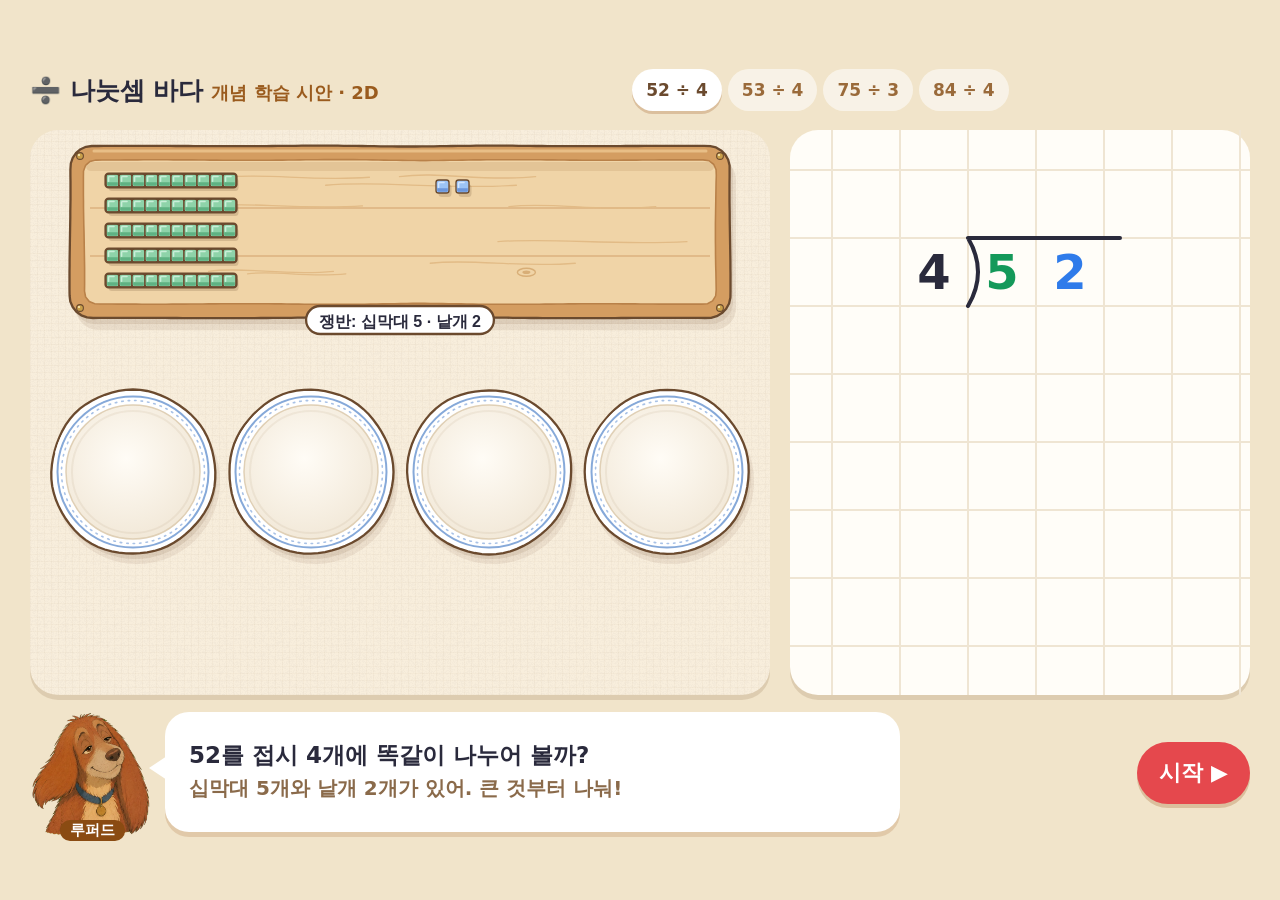
==== commit 4fea79e1: "캐릭터 그림(루퍼드·채원) 추가, 나눗셈 2D 시안에 루퍼드 표정 넣고 가로 배치로 고정 Co-Authored-By: Claude Opus 5.5 <noreply@anthropic" ====
--- a/proto/div2d.html
+++ b/proto/div2d.html
@@ -22,9 +22,11 @@
   .cband.g{background:#DBF4E5}.cband.b{background:#E3EEFF}
   .lline{position:absolute;height:4px;background:#2A2A3C;border-radius:2px;transform-origin:left;transition:transform .4s}
   #chk{position:absolute;left:0;width:460px;top:470px;text-align:center;font-size:26px;font-weight:800;color:#6B4A2E;opacity:0;transition:opacity .4s}
-  #guide{position:absolute;left:0;top:0;width:120px;height:130px;display:flex;align-items:center;justify-content:center}
-  #guide div{width:104px;height:104px;border-radius:50%;background:#fff;border:3px dashed #C9A97A;display:flex;align-items:center;justify-content:center;
-             font-size:15px;font-weight:800;color:#9A7A55;text-align:center;line-height:1.3}
+  #guide{position:absolute;left:-6px;top:-8px;width:136px;height:136px}
+  #guide img{position:absolute;left:0;top:0;width:136px;height:136px;transform-origin:50% 100%}
+  #guide img.talk{animation:talk .6s ease-in-out 2}
+  @keyframes talk{0%,100%{transform:rotate(0)}50%{transform:rotate(-2deg) translateY(-2px)}}
+  #gname{position:absolute;left:30px;top:112px;font-size:15px;font-weight:800;color:#fff;background:#8A4B12;border-radius:10px;padding:1px 10px}
   .pill.w{background:#fff;color:#6B4A2E}
   .pill.opt{background:#fff;color:#2A2A3C;font-size:24px;min-width:110px}
   .lb text{font-size:22px;font-weight:800;font-family:ui-rounded,"Apple SD Gothic Neo",sans-serif}
@@ -40,7 +42,7 @@
   <div class="panel pL" id="pL"><svg id="sv" viewBox="0 0 740 565"></svg></div>
   <div class="panel pR"><div id="ld"></div><div id="chk"></div></div>
   <div id="bottom">
-    <div id="guide"><div>루퍼드<br>그림 자리</div></div>
+    <div id="guide"><img id="face" src="../img/char/rupert_hello.webp" alt=""></div><div id="gname">루퍼드</div>
     <div id="bubble"></div>
     <div id="ctrls"></div>
   </div>
@@ -71,7 +73,13 @@
 const $ = id => document.getElementById(id);
 const css = (e, o) => Object.assign(e.style, o);
 const jo = (n, a, b) => [0,1,3,6,7,8].includes(n%10) ? a : b;   // 숫자 뒤 을/를
-const say = html => { $('bubble').innerHTML = '<div>'+html+'</div>'; };
+// 루퍼드 표정: 말할 때마다 상황에 맞는 얼굴로 바꾸고 살짝 흔들기
+const FACES = ['explain','praise','surprise','think','cheer','comfort','hello','focus'];
+FACES.forEach(f=>{ new Image().src = `../img/char/rupert_${f}.webp`; });
+const say = (html, face='explain') => {
+  $('bubble').innerHTML = '<div>'+html+'</div>';
+  const im = $('face'); im.src = `../img/char/rupert_${face}.webp`; im.classList.remove('talk'); void im.offsetWidth; im.classList.add('talk');
+};
 function buttons(list){
   const c = $('ctrls'); c.innerHTML = '';
   return new Promise(res=>list.forEach(o=>{ const b = document.createElement('button'); b.className = 'pill ' + (o.cls||''); b.innerHTML = o.label;
@@ -120,7 +128,7 @@
 /* ---------- 수 모형 ---------- */
 const PAL = { ten:['#8ED3A9','#5FB283','#C9EED8'], one:['#9CC3F5','#6C96DB','#D3E5FC'], red:['#F5A493','#DA735E','#FBD3CA'] };
 const C = 13;   // 한 칸
-let ORI = (new URLSearchParams(location.search).get('ori') === 'v') ? 'v' : 'h';   // h: 가로로 눕힘, v: 세로
+let ORI = 'h';   // 가로로 눕혀 놓기 (사용자 결정)
 // 낱개 한 칸: 바탕 · 아래쪽 그림자 띠 · 왼쪽 위 빛 · 연필 테두리
 function cell(g, pal){
   const c = el('g', {}, g);
@@ -257,9 +265,6 @@
   const t = $('tabs'); t.innerHTML = '';
   PROBS.forEach(([a,d])=>{ const b = document.createElement('button'); b.textContent = `${a} ÷ ${d}`; if (a===CUR[0] && d===CUR[1]) b.className = 'on';
     b.onclick = ()=>{ unlock(); run(a, d); }; t.appendChild(b); });
-  t.appendChild(Object.assign(document.createElement('span'), {className:'sep'}));
-  [['h','가로로 놓기'],['v','세로로 놓기']].forEach(([o,l])=>{ const b = document.createElement('button'); b.textContent = l; if (ORI===o) b.className = 'on';
-    b.onclick = ()=>{ unlock(); ORI = o; history.replaceState(null, '', '?ori='+o); run(CUR[0], CUR[1]); }; t.appendChild(b); });
 }
 // 쟁반 안 자리
 const IX = TRAY.x+14, IY = TRAY.y+14;
@@ -300,17 +305,17 @@
     : [plates[i].cx + 6 + Math.floor(r/7)*(C+4), plates[i].cy - 5*C + 6 + (r%7)*(C+4)];
 
   dg('d','D',String(d),'k',false); dg('t','D',String(T),'g',false); dg('o','D',String(O),'b',false);
-  say(`<b>${a}</b>${jo(a,'을','를')} 접시 <b>${d}</b>개에 똑같이 나누어 볼까?<br><span style="font-size:20px;color:#8A6A4A">십막대 ${T}개와 낱개 ${O}개가 있어. 큰 것부터 나눠!</span>`);
+  say(`<b>${a}</b>${jo(a,'을','를')} 접시 <b>${d}</b>개에 똑같이 나누어 볼까?<br><span style="font-size:20px;color:#8A6A4A">십막대 ${T}개와 낱개 ${O}개가 있어. 큰 것부터 나눠!</span>`, 'hello');
   await buttons([{label:'시작 ▶', val:1}]); if (!alive()) return;
 
   /* ① 십막대 */
   band('t','g');
   const rodBox = ORI==='h' ? [IX+10, IY+6, Math.ceil(T/5)*152 + 4, Math.min(T,5)*(C+12) + 4] : [IX+12, IY+2, T*(C+10)+8, 10*C+16];
   let spot = spotlight(...rodBox);
-  say(`십막대 <b class=g>${T}개</b>를 접시 <b>${d}</b>개에 똑같이 나누면,<br>한 접시에 <b>몇 개씩</b> 줄 수 있을까?`);
+  say(`십막대 <b class=g>${T}개</b>를 접시 <b>${d}</b>개에 똑같이 나누면,<br>한 접시에 <b>몇 개씩</b> 줄 수 있을까?`, 'think');
   await ask([q1-1, q1, q1+1].filter(x=>x>=1), q1, v => v > q1 ? `${v}개씩이면 십막대가 ${v*d}개 필요해. ${T}개뿐이라 모자라!` : `${v}개씩 주고도 ${T - v*d}개가 남아. 한 바퀴 더 줄 수 있어!`, alive);
   if (!alive()) return;
-  clearBtns(); unspot(spot); say(`맞아! 한 개씩 차례로 나눠 줄게.`);
+  clearBtns(); unspot(spot); say(`맞아! 한 개씩 차례로 나눠 줄게.`, 'praise');
   let ri = 0;
   for (let r=0;r<q1;r++) for (let i=0;i<d;i++){
     const rod = rods[ri++]; raise(rod); const [x,y] = rodAt(i, r);
@@ -323,12 +328,12 @@
   const left = rods.slice(ri);
   if (r1){
     dg('t','R1',String(r1),'r'); await Promise.all(left.map(r=>r.recolor(PAL.red, 500)));
-    say(`한 접시에 <b class=g>${q1}개</b>씩! 몫의 십의 자리는 <b class=g>${q1}</b>.<br>그런데 십막대 <b class=r>${r1}개</b>가 남았어. 이걸 어떻게 하지?`);
+    say(`한 접시에 <b class=g>${q1}개</b>씩! 몫의 십의 자리는 <b class=g>${q1}</b>.<br>그런데 십막대 <b class=r>${r1}개</b>가 남았어. 이걸 어떻게 하지?`, 'think');
     const v = await buttons([{label:'낱개로 바꿔요', cls:'opt', val:'s'}, {label:'그냥 둬요', cls:'opt', val:'k'}]); if (!alive()) return;
-    if (v==='k'){ say(`그대로 두면 똑같이 나누지 못한 게 너무 많아! 십막대 1개는 <b>낱개 10개</b>와 같으니까 바꿔서 나눠 보자.`); await buttons([{label:'바꿔 보기 ▶', val:1}]); if (!alive()) return; }
+    if (v==='k'){ say(`그대로 두면 똑같이 나누지 못한 게 너무 많아! 십막대 1개는 <b>낱개 10개</b>와 같으니까 바꿔서 나눠 보자.`, 'comfort'); await buttons([{label:'바꿔 보기 ▶', val:1}]); if (!alive()) return; }
     clearBtns();
     /* ② 내림: 십막대 → 낱개 10개 */
-    say(`<b class=r>십막대 ${r1}개 = 낱개 ${r1*10}개</b>! 탁, 풀어 볼게.`);
+    say(`<b class=r>십막대 ${r1}개 = 낱개 ${r1*10}개</b>! 탁, 풀어 볼게.`, 'focus');
     let k0 = O;
     for (const rod of left){
       raise(rod);
@@ -347,15 +352,15 @@
       cubes.push(...pcs); k0 += 10;
     }
     if (!alive()) return;
-  } else { say(`한 접시에 <b class=g>${q1}개</b>씩, 남은 십막대는 없어!`); await sleep(600); }
+  } else { say(`한 접시에 <b class=g>${q1}개</b>씩, 남은 십막대는 없어!`, 'explain'); await sleep(600); }
   $('arrow').style.opacity = 1; dg('o','R1',String(O),'b'); await sleep(450);
   band('o','b');
   spot = spotlight(IX + 340, IY + 8, 12*(C+7) + 6, Math.ceil(ones/12)*(C+10) + 12);
-  say(`낱개가 모두 <b class=b>${ones}개</b>! 세로식에서는 <b class=b>${O}</b>${jo(O,'을','를')} 내려 써서 <b class=b>${ones}</b>.<br>낱개 ${ones}개를 접시 ${d}개에 똑같이 나누면 한 접시에 몇 개씩?`);
+  say(`낱개가 모두 <b class=b>${ones}개</b>! 세로식에서는 <b class=b>${O}</b>${jo(O,'을','를')} 내려 써서 <b class=b>${ones}</b>.<br>낱개 ${ones}개를 접시 ${d}개에 똑같이 나누면 한 접시에 몇 개씩?`, 'think');
   /* ③ 낱개 */
   await ask([q2-1, q2, q2+1].filter(x=>x>=0), q2, v => v > q2 ? `${v}개씩이면 ${v*d}개가 필요해. ${ones}개뿐이야!` : `${v}개씩 주면 ${ones - v*d}개가 남아. 더 줄 수 있어!`, alive);
   if (!alive()) return;
-  clearBtns(); unspot(spot); say(`좋아! 이번에도 한 개씩 차례로.`);
+  clearBtns(); unspot(spot); say(`좋아! 이번에도 한 개씩 차례로.`, 'praise');
   let ci = 0;
   for (let r=0;r<q2;r++) for (let i=0;i<d;i++){
     const c = cubes[ci++]; raise(c); const [x,y] = cubeAt(i, r);
@@ -378,13 +383,13 @@
   if (!alive()) return;
   SFX.ding();
   say(r2 ? `한 접시에 <b>${q}</b>개씩, <b class=r>${r2}개</b>가 남아. 남은 것이 접시 수 <b>${d}</b>보다 작으니 더는 못 나눠!<br><b>${a} ÷ ${d} = ${q} … ${r2}</b>`
-         : `한 접시에 <b>${q}</b>개씩, 남는 것 없이 똑같이 나눴어!<br><b>${a} ÷ ${d} = ${q}</b>`);
+         : `한 접시에 <b>${q}</b>개씩, 남는 것 없이 똑같이 나눴어!<br><b>${a} ÷ ${d} = ${q}</b>`, r2 ? 'surprise' : 'praise');
   await buttons([{label:'맞는지 확인 ▶', val:1}]); if (!alive()) return; clearBtns();
   /* ④ 확인: 접시를 하나씩 짚으며 세기 */
   for (let i=0;i<d;i++){ flash(plates[i].glow); lbl[i].setText(String(q)); SFX.write(); await sleep(260); }
   $('chk').innerHTML = r2 ? `확인: ${d} × ${q} + ${r2} = ${a}` : `확인: ${d} × ${q} = ${a}`; $('chk').style.opacity = 1; SFX.ding();
   say(r2 ? `<b>${q}</b>개짜리 접시가 <b>${d}</b>개면 ${d*q}, 남은 <b class=r>${r2}</b>를 더하면 <b>${a}</b>! 처음 수와 같으니 맞았어.`
-         : `<b>${q}</b>개짜리 접시가 <b>${d}</b>개면 <b>${d} × ${q} = ${a}</b>. 처음 수와 같으니 맞았어!`);
+         : `<b>${q}</b>개짜리 접시가 <b>${d}</b>개면 <b>${d} × ${q} = ${a}</b>. 처음 수와 같으니 맞았어!`, 'cheer');
   await buttons([{label:'🔁 다시 보기', cls:'w', val:1}]); if (alive()) run(a, d);
 }
 async function ask(opts, ans, wrongMsg, alive){
@@ -393,7 +398,7 @@
     const v = await buttons(opts.map(x=>({label:`${x}개`, cls:'opt', val:x})));
     if (!alive()) return;
     if (v === ans){ SFX.ding(); return; }
-    tries++; say(wrongMsg(v) + (tries>=2 ? `<br>정답은 <b>${ans}개</b>야!` : ''));
+    tries++; say(wrongMsg(v) + (tries>=2 ? `<br>정답은 <b>${ans}개</b>야!` : ''), 'comfort');
     if (tries>=2){ await sleep(1400); return; }
   }
 }
